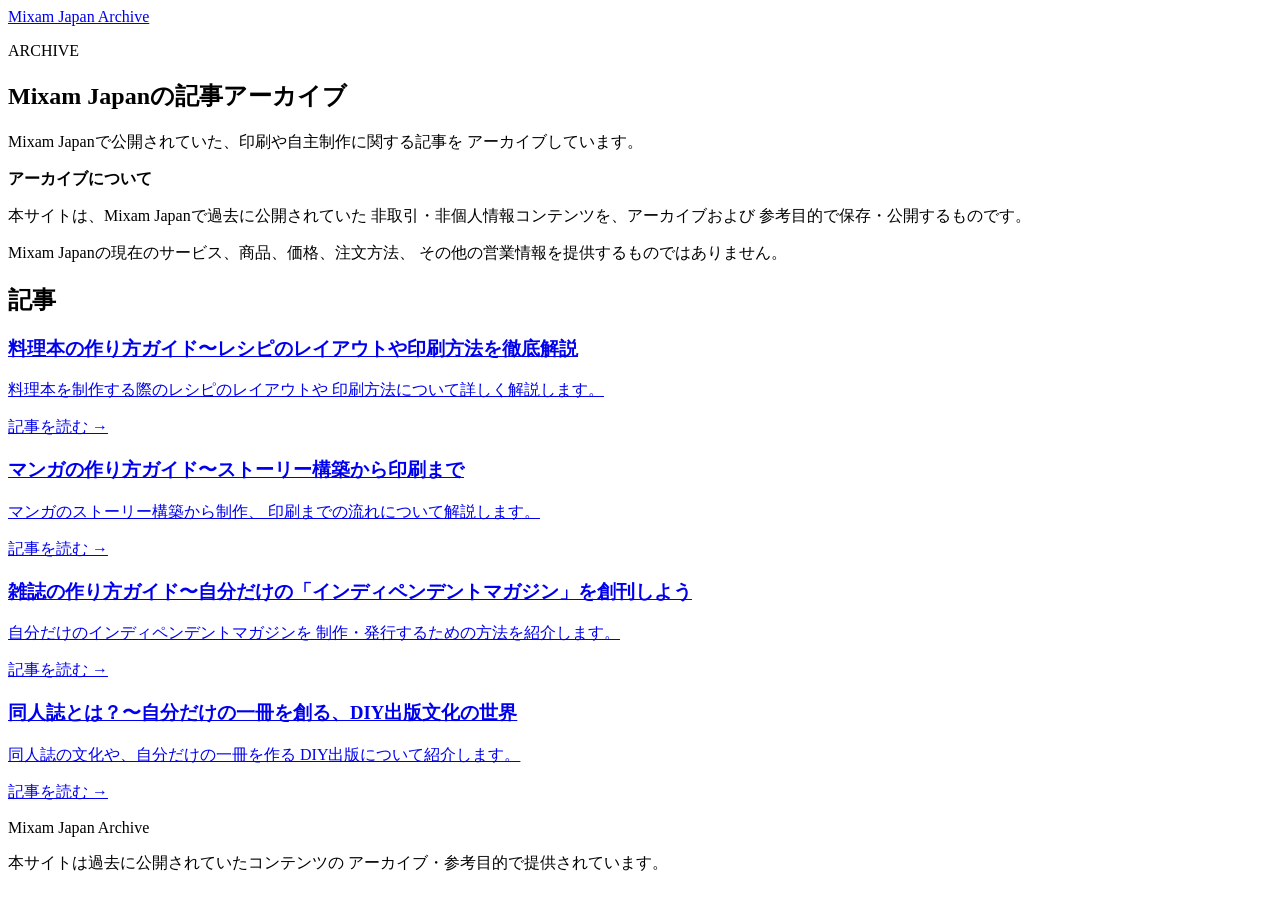
==== index.html @ 7743600e "Create index.html for Mixam Japan Archive This HTML file serves as the main structure for the Mixam " ====
<!DOCTYPE html>
<html lang="ja">
<head>
    <meta charset="UTF-8">
    <meta name="viewport" content="width=device-width, initial-scale=1.0">

    <title>Mixam Japan Archive｜印刷・自主制作に関する記事</title>

    <meta
        name="description"
        content="Mixam Japanで公開されていた、料理本、マンガ、雑誌、同人誌などの制作や印刷に関する記事をアーカイブしています。"
    >

    <link rel="stylesheet" href="/css/style.css">
</head>

<body>

<header class="site-header">
    <div class="container">
        <a class="site-title" href="/">Mixam Japan Archive</a>
    </div>
</header>

<main>

    <section class="archive-intro">
        <div class="container">

            <p class="archive-label">ARCHIVE</p>

            <h1>Mixam Japanの記事アーカイブ</h1>

            <p class="archive-description">
                Mixam Japanで公開されていた、印刷や自主制作に関する記事を
                アーカイブしています。
            </p>

            <div class="archive-notice">
                <strong>アーカイブについて</strong>
                <p>
                    本サイトは、Mixam Japanで過去に公開されていた
                    非取引・非個人情報コンテンツを、アーカイブおよび
                    参考目的で保存・公開するものです。
                </p>
                <p>
                    Mixam Japanの現在のサービス、商品、価格、注文方法、
                    その他の営業情報を提供するものではありません。
                </p>
            </div>

        </div>
    </section>


    <section class="articles">
        <div class="container">

            <h2>記事</h2>

            <div class="article-list">

                <article class="article-card">
                    <a
                        href="/articles/ryori-hon-no-tsukurikata/"
                        class="article-card-link"
                    >
                        <h3>
                            料理本の作り方ガイド〜レシピのレイアウトや印刷方法を徹底解説
                        </h3>

                        <p>
                            料理本を制作する際のレシピのレイアウトや
                            印刷方法について詳しく解説します。
                        </p>

                        <span class="read-more">
                            記事を読む →
                        </span>
                    </a>
                </article>


                <article class="article-card">
                    <a
                        href="/articles/manga-no-tsukurikata/"
                        class="article-card-link"
                    >
                        <h3>
                            マンガの作り方ガイド〜ストーリー構築から印刷まで
                        </h3>

                        <p>
                            マンガのストーリー構築から制作、
                            印刷までの流れについて解説します。
                        </p>

                        <span class="read-more">
                            記事を読む →
                        </span>
                    </a>
                </article>


                <article class="article-card">
                    <a
                        href="/articles/independent-magazine/"
                        class="article-card-link"
                    >
                        <h3>
                            雑誌の作り方ガイド〜自分だけの「インディペンデントマガジン」を創刊しよう
                        </h3>

                        <p>
                            自分だけのインディペンデントマガジンを
                            制作・発行するための方法を紹介します。
                        </p>

                        <span class="read-more">
                            記事を読む →
                        </span>
                    </a>
                </article>


                <article class="article-card">
                    <a
                        href="/articles/dojinshi-toha/"
                        class="article-card-link"
                    >
                        <h3>
                            同人誌とは？〜自分だけの一冊を創る、DIY出版文化の世界
                        </h3>

                        <p>
                            同人誌の文化や、自分だけの一冊を作る
                            DIY出版について紹介します。
                        </p>

                        <span class="read-more">
                            記事を読む →
                        </span>
                    </a>
                </article>

            </div>

        </div>
    </section>

</main>


<footer class="site-footer">
    <div class="container">

        <p>
            Mixam Japan Archive
        </p>

        <p class="footer-note">
            本サイトは過去に公開されていたコンテンツの
            アーカイブ・参考目的で提供されています。
        </p>

    </div>
</footer>

</body>
</html>
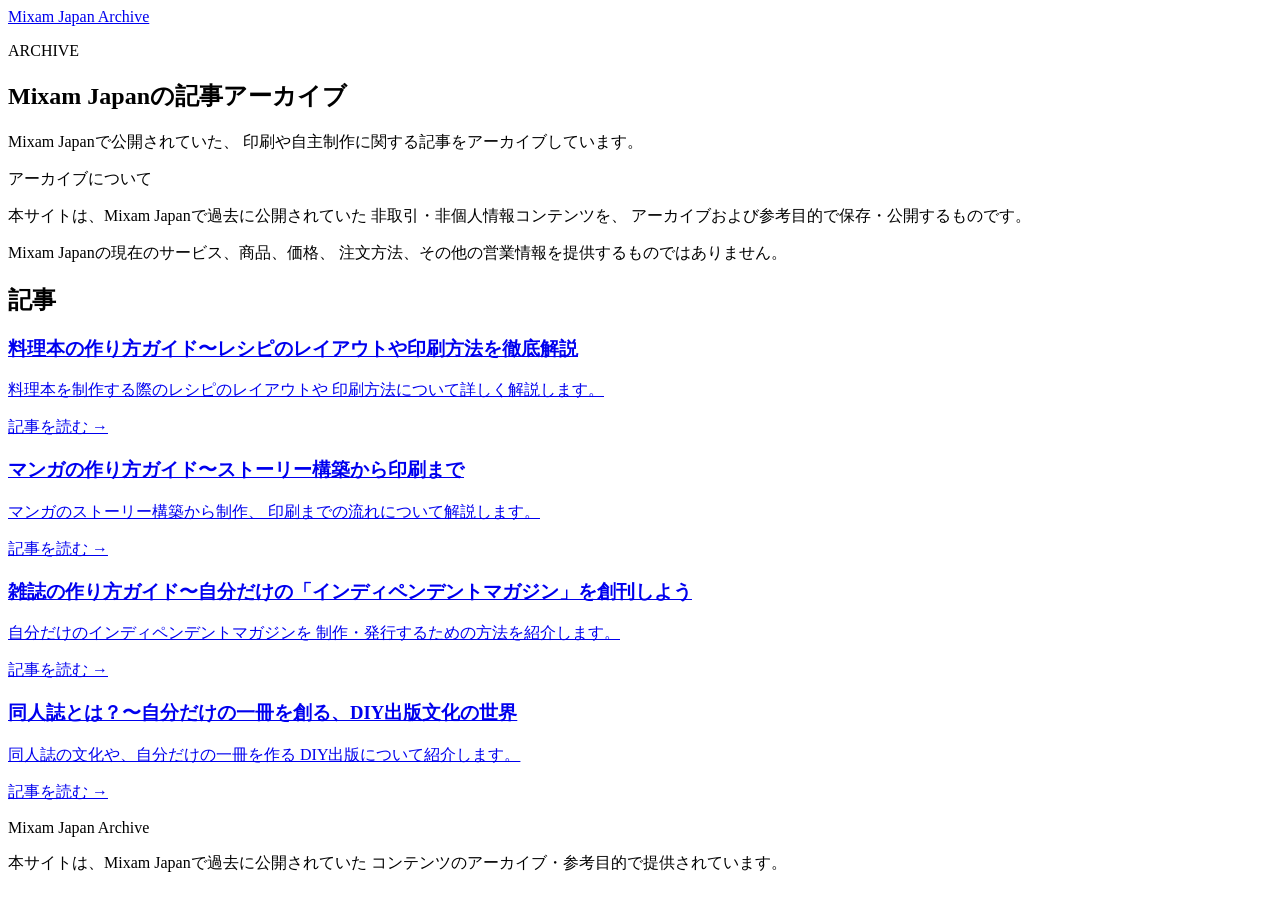
==== commit dae81093: "Update index.html" ====
--- a/index.html
+++ b/index.html
@@ -2,7 +2,11 @@
 <html lang="ja">
 <head>
     <meta charset="UTF-8">
-    <meta name="viewport" content="width=device-width, initial-scale=1.0">
+
+    <meta
+        name="viewport"
+        content="width=device-width, initial-scale=1.0"
+    >
 
     <title>Mixam Japan Archive｜印刷・自主制作に関する記事</title>
 
@@ -11,160 +15,231 @@
         content="Mixam Japanで公開されていた、料理本、マンガ、雑誌、同人誌などの制作や印刷に関する記事をアーカイブしています。"
     >
 
-    <link rel="stylesheet" href="/css/style.css">
+    <link rel="stylesheet" href="./css/style.css">
 </head>
 
 <body>
 
-<header class="site-header">
-    <div class="container">
-        <a class="site-title" href="/">Mixam Japan Archive</a>
-    </div>
-</header>
-
-<main>
-
-    <section class="archive-intro">
+    <header class="site-header">
+        <div class="container header-inner">
+
+            <a
+                class="site-title"
+                href="./"
+            >
+                Mixam Japan Archive
+            </a>
+
+        </div>
+    </header>
+
+
+    <main>
+
+        <!-- Archive introduction -->
+        <section class="archive-intro">
+
+            <div class="container">
+
+                <p class="archive-label">
+                    ARCHIVE
+                </p>
+
+                <h1>
+                    Mixam Japanの記事アーカイブ
+                </h1>
+
+                <p class="archive-description">
+                    Mixam Japanで公開されていた、
+                    印刷や自主制作に関する記事をアーカイブしています。
+                </p>
+
+                <div class="archive-notice">
+
+                    <p class="archive-notice-title">
+                        アーカイブについて
+                    </p>
+
+                    <p>
+                        本サイトは、Mixam Japanで過去に公開されていた
+                        非取引・非個人情報コンテンツを、
+                        アーカイブおよび参考目的で保存・公開するものです。
+                    </p>
+
+                    <p>
+                        Mixam Japanの現在のサービス、商品、価格、
+                        注文方法、その他の営業情報を提供するものではありません。
+                    </p>
+
+                </div>
+
+            </div>
+
+        </section>
+
+
+        <!-- Article list -->
+        <section class="articles">
+
+            <div class="container">
+
+                <h2>
+                    記事
+                </h2>
+
+                <div class="article-list">
+
+
+                    <!-- Article 1 -->
+                    <article class="article-card">
+
+                        <a
+                            href="./articles/ryori-hon-no-tsukurikata/"
+                            class="article-card-link"
+                        >
+
+                            <div class="article-card-content">
+
+                                <h3>
+                                    料理本の作り方ガイド〜レシピのレイアウトや印刷方法を徹底解説
+                                </h3>
+
+                                <p>
+                                    料理本を制作する際のレシピのレイアウトや
+                                    印刷方法について詳しく解説します。
+                                </p>
+
+                                <span class="read-more">
+                                    記事を読む
+                                    <span aria-hidden="true">→</span>
+                                </span>
+
+                            </div>
+
+                        </a>
+
+                    </article>
+
+
+                    <!-- Article 2 -->
+                    <article class="article-card">
+
+                        <a
+                            href="./articles/manga-no-tsukurikata/"
+                            class="article-card-link"
+                        >
+
+                            <div class="article-card-content">
+
+                                <h3>
+                                    マンガの作り方ガイド〜ストーリー構築から印刷まで
+                                </h3>
+
+                                <p>
+                                    マンガのストーリー構築から制作、
+                                    印刷までの流れについて解説します。
+                                </p>
+
+                                <span class="read-more">
+                                    記事を読む
+                                    <span aria-hidden="true">→</span>
+                                </span>
+
+                            </div>
+
+                        </a>
+
+                    </article>
+
+
+                    <!-- Article 3 -->
+                    <article class="article-card">
+
+                        <a
+                            href="./articles/independent-magazine/"
+                            class="article-card-link"
+                        >
+
+                            <div class="article-card-content">
+
+                                <h3>
+                                    雑誌の作り方ガイド〜自分だけの「インディペンデントマガジン」を創刊しよう
+                                </h3>
+
+                                <p>
+                                    自分だけのインディペンデントマガジンを
+                                    制作・発行するための方法を紹介します。
+                                </p>
+
+                                <span class="read-more">
+                                    記事を読む
+                                    <span aria-hidden="true">→</span>
+                                </span>
+
+                            </div>
+
+                        </a>
+
+                    </article>
+
+
+                    <!-- Article 4 -->
+                    <article class="article-card">
+
+                        <a
+                            href="./articles/dojinshi-toha/"
+                            class="article-card-link"
+                        >
+
+                            <div class="article-card-content">
+
+                                <h3>
+                                    同人誌とは？〜自分だけの一冊を創る、DIY出版文化の世界
+                                </h3>
+
+                                <p>
+                                    同人誌の文化や、自分だけの一冊を作る
+                                    DIY出版について紹介します。
+                                </p>
+
+                                <span class="read-more">
+                                    記事を読む
+                                    <span aria-hidden="true">→</span>
+                                </span>
+
+                            </div>
+
+                        </a>
+
+                    </article>
+
+
+                </div>
+
+            </div>
+
+        </section>
+
+    </main>
+
+
+    <footer class="site-footer">
+
         <div class="container">
 
-            <p class="archive-label">ARCHIVE</p>
-
-            <h1>Mixam Japanの記事アーカイブ</h1>
-
-            <p class="archive-description">
-                Mixam Japanで公開されていた、印刷や自主制作に関する記事を
-                アーカイブしています。
+            <p class="footer-title">
+                Mixam Japan Archive
             </p>
 
-            <div class="archive-notice">
-                <strong>アーカイブについて</strong>
-                <p>
-                    本サイトは、Mixam Japanで過去に公開されていた
-                    非取引・非個人情報コンテンツを、アーカイブおよび
-                    参考目的で保存・公開するものです。
-                </p>
-                <p>
-                    Mixam Japanの現在のサービス、商品、価格、注文方法、
-                    その他の営業情報を提供するものではありません。
-                </p>
-            </div>
+            <p class="footer-note">
+                本サイトは、Mixam Japanで過去に公開されていた
+                コンテンツのアーカイブ・参考目的で提供されています。
+            </p>
 
         </div>
-    </section>
-
-
-    <section class="articles">
-        <div class="container">
-
-            <h2>記事</h2>
-
-            <div class="article-list">
-
-                <article class="article-card">
-                    <a
-                        href="/articles/ryori-hon-no-tsukurikata/"
-                        class="article-card-link"
-                    >
-                        <h3>
-                            料理本の作り方ガイド〜レシピのレイアウトや印刷方法を徹底解説
-                        </h3>
-
-                        <p>
-                            料理本を制作する際のレシピのレイアウトや
-                            印刷方法について詳しく解説します。
-                        </p>
-
-                        <span class="read-more">
-                            記事を読む →
-                        </span>
-                    </a>
-                </article>
-
-
-                <article class="article-card">
-                    <a
-                        href="/articles/manga-no-tsukurikata/"
-                        class="article-card-link"
-                    >
-                        <h3>
-                            マンガの作り方ガイド〜ストーリー構築から印刷まで
-                        </h3>
-
-                        <p>
-                            マンガのストーリー構築から制作、
-                            印刷までの流れについて解説します。
-                        </p>
-
-                        <span class="read-more">
-                            記事を読む →
-                        </span>
-                    </a>
-                </article>
-
-
-                <article class="article-card">
-                    <a
-                        href="/articles/independent-magazine/"
-                        class="article-card-link"
-                    >
-                        <h3>
-                            雑誌の作り方ガイド〜自分だけの「インディペンデントマガジン」を創刊しよう
-                        </h3>
-
-                        <p>
-                            自分だけのインディペンデントマガジンを
-                            制作・発行するための方法を紹介します。
-                        </p>
-
-                        <span class="read-more">
-                            記事を読む →
-                        </span>
-                    </a>
-                </article>
-
-
-                <article class="article-card">
-                    <a
-                        href="/articles/dojinshi-toha/"
-                        class="article-card-link"
-                    >
-                        <h3>
-                            同人誌とは？〜自分だけの一冊を創る、DIY出版文化の世界
-                        </h3>
-
-                        <p>
-                            同人誌の文化や、自分だけの一冊を作る
-                            DIY出版について紹介します。
-                        </p>
-
-                        <span class="read-more">
-                            記事を読む →
-                        </span>
-                    </a>
-                </article>
-
-            </div>
-
-        </div>
-    </section>
-
-</main>
-
-
-<footer class="site-footer">
-    <div class="container">
-
-        <p>
-            Mixam Japan Archive
-        </p>
-
-        <p class="footer-note">
-            本サイトは過去に公開されていたコンテンツの
-            アーカイブ・参考目的で提供されています。
-        </p>
-
-    </div>
-</footer>
+
+    </footer>
+
 
 </body>
 </html>
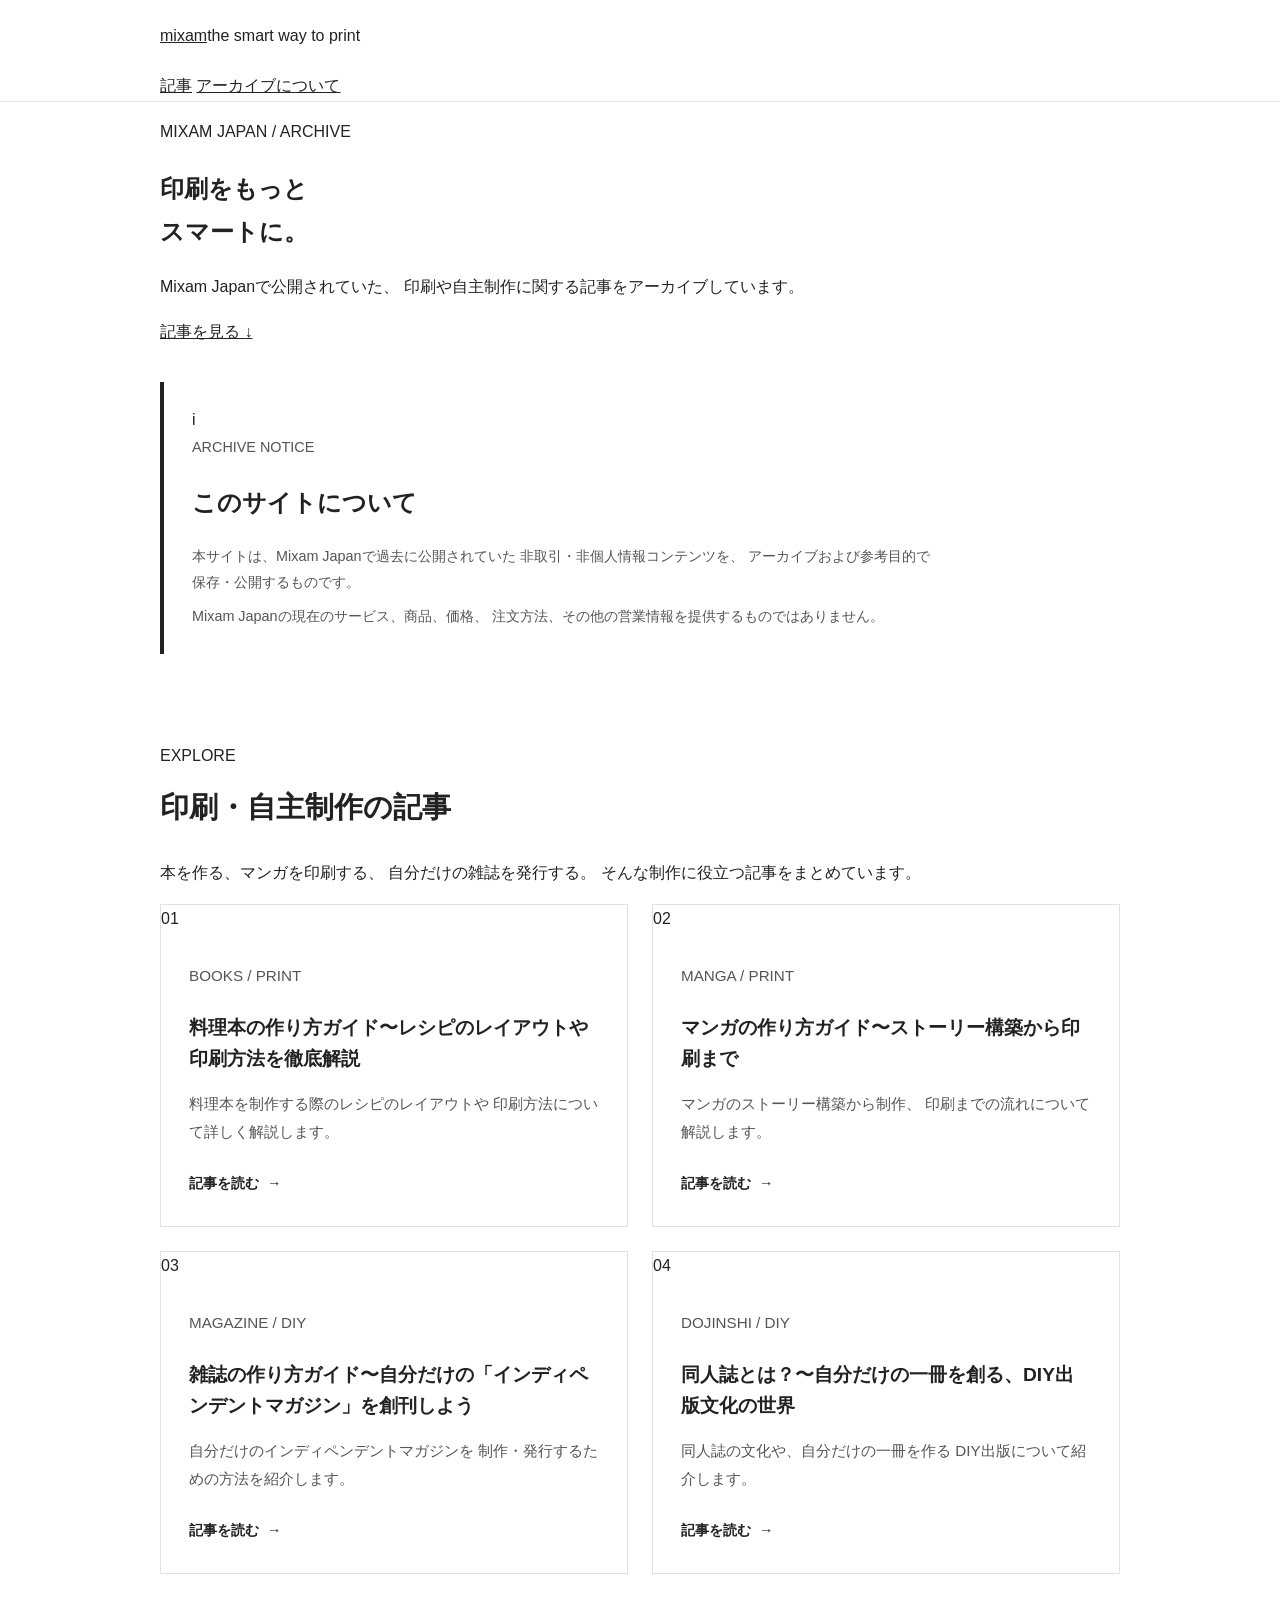
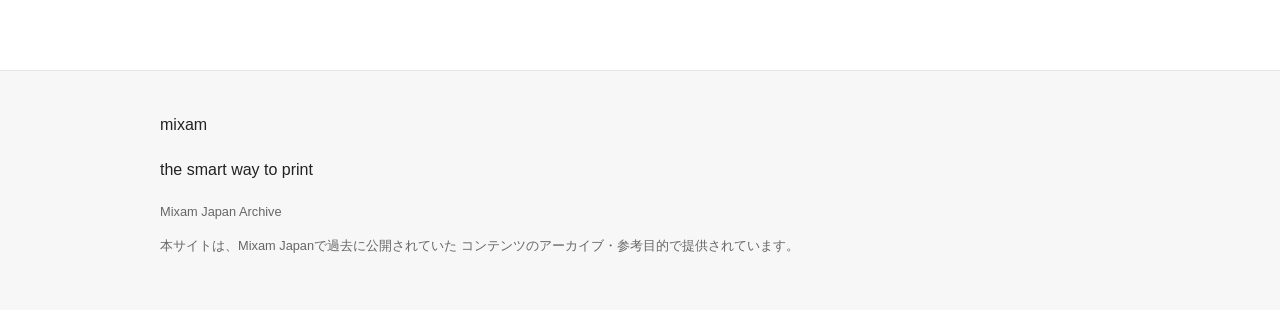
==== commit 9b216360: "Revamp header, hero, and footer sections Updated header and footer sections with new branding and na" ====
--- a/index.html
+++ b/index.html
@@ -20,77 +20,167 @@
 
 <body>
 
+    <!-- =====================================================
+         HEADER
+         ===================================================== -->
+
     <header class="site-header">
-        <div class="container header-inner">
-
-            <a
-                class="site-title"
-                href="./"
-            >
-                Mixam Japan Archive
-            </a>
+
+        <div class="header-main">
+
+            <div class="container header-inner">
+
+                <a class="mixam-logo" href="./" aria-label="Mixam Japan Archive">
+                    <span class="logo-mix">mix</span><span class="logo-am">am</span>
+                </a>
+
+                <div class="header-tagline">
+                    the smart way to print
+                </div>
+
+            </div>
 
         </div>
+
+        <nav class="site-nav" aria-label="メインナビゲーション">
+
+            <div class="container nav-inner">
+
+                <a href="#articles">記事</a>
+                <a href="#archive-notice">アーカイブについて</a>
+
+            </div>
+
+        </nav>
+
     </header>
 
 
     <main>
 
-        <!-- Archive introduction -->
-        <section class="archive-intro">
+        <!-- =================================================
+             HERO
+             ================================================= -->
+
+        <section class="hero">
+
+            <div class="container hero-inner">
+
+                <div class="hero-copy">
+
+                    <p class="eyebrow">
+                        MIXAM JAPAN / ARCHIVE
+                    </p>
+
+                    <h1>
+                        印刷をもっと<br>
+                        <span>スマートに。</span>
+                    </h1>
+
+                    <p class="hero-description">
+                        Mixam Japanで公開されていた、
+                        印刷や自主制作に関する記事をアーカイブしています。
+                    </p>
+
+                    <a class="hero-button" href="#articles">
+                        記事を見る
+                        <span aria-hidden="true">↓</span>
+                    </a>
+
+                </div>
+
+                <div class="hero-shape" aria-hidden="true">
+
+                    <div class="shape-card shape-card-one"></div>
+                    <div class="shape-card shape-card-two"></div>
+                    <div class="shape-circle"></div>
+                    <div class="shape-line"></div>
+
+                </div>
+
+            </div>
+
+        </section>
+
+
+        <!-- =================================================
+             ARCHIVE NOTICE
+             ================================================= -->
+
+        <section class="archive-notice-section" id="archive-notice">
 
             <div class="container">
 
-                <p class="archive-label">
-                    ARCHIVE
-                </p>
-
-                <h1>
-                    Mixam Japanの記事アーカイブ
-                </h1>
-
-                <p class="archive-description">
-                    Mixam Japanで公開されていた、
-                    印刷や自主制作に関する記事をアーカイブしています。
-                </p>
-
                 <div class="archive-notice">
 
-                    <p class="archive-notice-title">
-                        アーカイブについて
+                    <div class="notice-icon" aria-hidden="true">
+                        i
+                    </div>
+
+                    <div class="notice-content">
+
+                        <p class="notice-label">
+                            ARCHIVE NOTICE
+                        </p>
+
+                        <h2>
+                            このサイトについて
+                        </h2>
+
+                        <p>
+                            本サイトは、Mixam Japanで過去に公開されていた
+                            非取引・非個人情報コンテンツを、
+                            アーカイブおよび参考目的で保存・公開するものです。
+                        </p>
+
+                        <p>
+                            Mixam Japanの現在のサービス、商品、価格、
+                            注文方法、その他の営業情報を提供するものではありません。
+                        </p>
+
+                    </div>
+
+                </div>
+
+            </div>
+
+        </section>
+
+
+        <!-- =================================================
+             ARTICLES
+             ================================================= -->
+
+        <section class="articles" id="articles">
+
+            <div class="container">
+
+                <div class="section-heading">
+
+                    <div>
+                        <p class="section-label">
+                            EXPLORE
+                        </p>
+
+                        <h2>
+                            印刷・自主制作の記事
+                        </h2>
+                    </div>
+
+                    <p class="section-introduction">
+                        本を作る、マンガを印刷する、
+                        自分だけの雑誌を発行する。
+                        そんな制作に役立つ記事をまとめています。
                     </p>
 
-                    <p>
-                        本サイトは、Mixam Japanで過去に公開されていた
-                        非取引・非個人情報コンテンツを、
-                        アーカイブおよび参考目的で保存・公開するものです。
-                    </p>
-
-                    <p>
-                        Mixam Japanの現在のサービス、商品、価格、
-                        注文方法、その他の営業情報を提供するものではありません。
-                    </p>
-
-                </div>
-
-            </div>
-
-        </section>
-
-
-        <!-- Article list -->
-        <section class="articles">
-
-            <div class="container">
-
-                <h2>
-                    記事
-                </h2>
+                </div>
+
 
                 <div class="article-list">
 
 
                     <!-- Article 1 -->
+
                     <article class="article-card">
 
                         <a
@@ -98,13 +188,21 @@
                             class="article-card-link"
                         >
 
+                            <div class="article-card-visual visual-yellow">
+                                <span>01</span>
+                            </div>
+
                             <div class="article-card-content">
+
+                                <p class="article-category">
+                                    BOOKS / PRINT
+                                </p>
 
                                 <h3>
                                     料理本の作り方ガイド〜レシピのレイアウトや印刷方法を徹底解説
                                 </h3>
 
-                                <p>
+                                <p class="article-description">
                                     料理本を制作する際のレシピのレイアウトや
                                     印刷方法について詳しく解説します。
                                 </p>
@@ -122,6 +220,7 @@
 
 
                     <!-- Article 2 -->
+
                     <article class="article-card">
 
                         <a
@@ -129,13 +228,21 @@
                             class="article-card-link"
                         >
 
+                            <div class="article-card-visual visual-teal">
+                                <span>02</span>
+                            </div>
+
                             <div class="article-card-content">
+
+                                <p class="article-category">
+                                    MANGA / PRINT
+                                </p>
 
                                 <h3>
                                     マンガの作り方ガイド〜ストーリー構築から印刷まで
                                 </h3>
 
-                                <p>
+                                <p class="article-description">
                                     マンガのストーリー構築から制作、
                                     印刷までの流れについて解説します。
                                 </p>
@@ -153,6 +260,7 @@
 
 
                     <!-- Article 3 -->
+
                     <article class="article-card">
 
                         <a
@@ -160,13 +268,21 @@
                             class="article-card-link"
                         >
 
+                            <div class="article-card-visual visual-blue">
+                                <span>03</span>
+                            </div>
+
                             <div class="article-card-content">
+
+                                <p class="article-category">
+                                    MAGAZINE / DIY
+                                </p>
 
                                 <h3>
                                     雑誌の作り方ガイド〜自分だけの「インディペンデントマガジン」を創刊しよう
                                 </h3>
 
-                                <p>
+                                <p class="article-description">
                                     自分だけのインディペンデントマガジンを
                                     制作・発行するための方法を紹介します。
                                 </p>
@@ -184,6 +300,7 @@
 
 
                     <!-- Article 4 -->
+
                     <article class="article-card">
 
                         <a
@@ -191,13 +308,21 @@
                             class="article-card-link"
                         >
 
+                            <div class="article-card-visual visual-coral">
+                                <span>04</span>
+                            </div>
+
                             <div class="article-card-content">
+
+                                <p class="article-category">
+                                    DOJINSHI / DIY
+                                </p>
 
                                 <h3>
                                     同人誌とは？〜自分だけの一冊を創る、DIY出版文化の世界
                                 </h3>
 
-                                <p>
+                                <p class="article-description">
                                     同人誌の文化や、自分だけの一冊を作る
                                     DIY出版について紹介します。
                                 </p>
@@ -213,7 +338,6 @@
 
                     </article>
 
-
                 </div>
 
             </div>
@@ -223,23 +347,42 @@
     </main>
 
 
+    <!-- =====================================================
+         FOOTER
+         ===================================================== -->
+
     <footer class="site-footer">
 
-        <div class="container">
-
-            <p class="footer-title">
-                Mixam Japan Archive
-            </p>
-
-            <p class="footer-note">
-                本サイトは、Mixam Japanで過去に公開されていた
-                コンテンツのアーカイブ・参考目的で提供されています。
-            </p>
+        <div class="container footer-inner">
+
+            <div class="footer-brand">
+
+                <div class="mixam-logo footer-logo">
+                    <span class="logo-mix">mix</span><span class="logo-am">am</span>
+                </div>
+
+                <p>
+                    the smart way to print
+                </p>
+
+            </div>
+
+            <div class="footer-note">
+
+                <p>
+                    Mixam Japan Archive
+                </p>
+
+                <p>
+                    本サイトは、Mixam Japanで過去に公開されていた
+                    コンテンツのアーカイブ・参考目的で提供されています。
+                </p>
+
+            </div>
 
         </div>
 
     </footer>
-
 
 </body>
 </html>
--- a/css/style.css
+++ b/css/style.css
@@ -0,0 +1,602 @@
+/* =========================================================
+   Mixam Japan Archive
+   Main stylesheet
+   ========================================================= */
+
+
+/* ---------------------------------------------------------
+   Base
+   --------------------------------------------------------- */
+
+* {
+    box-sizing: border-box;
+}
+
+html {
+    font-size: 16px;
+    scroll-behavior: smooth;
+}
+
+body {
+    margin: 0;
+    padding: 0;
+
+    background-color: #ffffff;
+    color: #222222;
+
+    font-family:
+        -apple-system,
+        BlinkMacSystemFont,
+        "Helvetica Neue",
+        "Hiragino Kaku Gothic ProN",
+        "Hiragino Sans",
+        "Yu Gothic",
+        YuGothic,
+        Meiryo,
+        sans-serif;
+
+    font-size: 16px;
+    line-height: 1.8;
+}
+
+img {
+    display: block;
+    max-width: 100%;
+    height: auto;
+}
+
+a {
+    color: inherit;
+}
+
+button,
+input,
+textarea,
+select {
+    font: inherit;
+}
+
+
+/* ---------------------------------------------------------
+   Layout
+   --------------------------------------------------------- */
+
+.container {
+    width: calc(100% - 40px);
+    max-width: 960px;
+
+    margin-right: auto;
+    margin-left: auto;
+}
+
+
+/* ---------------------------------------------------------
+   Header
+   --------------------------------------------------------- */
+
+.site-header {
+    background-color: #ffffff;
+    border-bottom: 1px solid #e5e5e5;
+}
+
+.header-inner {
+    min-height: 72px;
+
+    display: flex;
+    align-items: center;
+}
+
+.site-title {
+    color: #222222;
+
+    font-size: 1.05rem;
+    font-weight: 700;
+
+    line-height: 1.4;
+
+    text-decoration: none;
+}
+
+.site-title:hover {
+    text-decoration: underline;
+    text-underline-offset: 3px;
+}
+
+
+/* ---------------------------------------------------------
+   Archive introduction
+   --------------------------------------------------------- */
+
+.archive-intro {
+    padding-top: 72px;
+    padding-bottom: 64px;
+
+    background-color: #f7f7f7;
+}
+
+.archive-label {
+    margin: 0 0 12px;
+
+    color: #666666;
+
+    font-size: 0.75rem;
+    font-weight: 700;
+
+    letter-spacing: 0.14em;
+    line-height: 1.4;
+}
+
+.archive-intro h1 {
+    max-width: 800px;
+
+    margin: 0 0 24px;
+
+    color: #222222;
+
+    font-size: clamp(2rem, 5vw, 3.2rem);
+    font-weight: 700;
+
+    line-height: 1.35;
+}
+
+.archive-description {
+    max-width: 720px;
+
+    margin: 0;
+
+    color: #444444;
+
+    font-size: 1.05rem;
+    line-height: 1.9;
+}
+
+
+/* ---------------------------------------------------------
+   Archive notice
+   --------------------------------------------------------- */
+
+.archive-notice {
+    max-width: 800px;
+
+    margin-top: 36px;
+    padding: 24px 28px;
+
+    background-color: #ffffff;
+
+    border-left: 4px solid #222222;
+}
+
+.archive-notice p {
+    margin: 8px 0 0;
+
+    color: #555555;
+
+    font-size: 0.9rem;
+    line-height: 1.8;
+}
+
+.archive-notice p:first-child {
+    margin-top: 0;
+}
+
+.archive-notice-title {
+    color: #222222 !important;
+
+    font-size: 0.95rem !important;
+    font-weight: 700;
+}
+
+
+/* ---------------------------------------------------------
+   Articles section
+   --------------------------------------------------------- */
+
+.articles {
+    padding-top: 72px;
+    padding-bottom: 96px;
+
+    background-color: #ffffff;
+}
+
+.articles h2 {
+    margin: 0 0 32px;
+
+    color: #222222;
+
+    font-size: 1.8rem;
+    font-weight: 700;
+
+    line-height: 1.4;
+}
+
+
+/* ---------------------------------------------------------
+   Article cards
+   --------------------------------------------------------- */
+
+.article-list {
+    display: grid;
+
+    grid-template-columns:
+        repeat(2, minmax(0, 1fr));
+
+    gap: 24px;
+}
+
+.article-card {
+    margin: 0;
+    padding: 0;
+
+    background-color: #ffffff;
+
+    border: 1px solid #e2e2e2;
+
+    transition:
+        border-color 0.15s ease,
+        box-shadow 0.15s ease;
+}
+
+.article-card:hover {
+    border-color: #bdbdbd;
+
+    box-shadow:
+        0 4px 16px rgba(0, 0, 0, 0.06);
+}
+
+.article-card-link {
+    display: block;
+
+    height: 100%;
+
+    color: inherit;
+
+    text-decoration: none;
+}
+
+.article-card-link:focus-visible {
+    outline: 3px solid #222222;
+    outline-offset: 3px;
+}
+
+.article-card-content {
+    height: 100%;
+
+    padding: 28px;
+}
+
+.article-card h3 {
+    margin: 0 0 16px;
+
+    color: #222222;
+
+    font-size: 1.2rem;
+    font-weight: 700;
+
+    line-height: 1.6;
+}
+
+.article-card p {
+    margin: 0 0 24px;
+
+    color: #555555;
+
+    font-size: 0.95rem;
+
+    line-height: 1.8;
+}
+
+.read-more {
+    display: inline-block;
+
+    color: #222222;
+
+    font-size: 0.9rem;
+    font-weight: 700;
+
+    line-height: 1.5;
+}
+
+.read-more span {
+    display: inline-block;
+
+    margin-left: 4px;
+
+    transition: transform 0.15s ease;
+}
+
+.article-card:hover .read-more span {
+    transform: translateX(3px);
+}
+
+
+/* ---------------------------------------------------------
+   Article pages
+   --------------------------------------------------------- */
+
+.article-page {
+    padding-top: 64px;
+    padding-bottom: 96px;
+}
+
+.article-header {
+    max-width: 760px;
+
+    margin-right: auto;
+    margin-bottom: 40px;
+    margin-left: auto;
+}
+
+.article-header h1 {
+    margin: 0 0 20px;
+
+    color: #222222;
+
+    font-size: clamp(1.9rem, 4vw, 2.8rem);
+    font-weight: 700;
+
+    line-height: 1.5;
+}
+
+.article-meta {
+    margin: 0;
+
+    color: #666666;
+
+    font-size: 0.9rem;
+    line-height: 1.7;
+}
+
+
+/* ---------------------------------------------------------
+   Article content
+   --------------------------------------------------------- */
+
+.article-content {
+    max-width: 760px;
+
+    margin-right: auto;
+    margin-left: auto;
+}
+
+.article-content p {
+    margin-top: 0;
+    margin-bottom: 24px;
+}
+
+.article-content h2 {
+    margin-top: 56px;
+    margin-bottom: 20px;
+
+    color: #222222;
+
+    font-size: 1.65rem;
+    font-weight: 700;
+
+    line-height: 1.5;
+}
+
+.article-content h3 {
+    margin-top: 40px;
+    margin-bottom: 16px;
+
+    color: #222222;
+
+    font-size: 1.3rem;
+    font-weight: 700;
+
+    line-height: 1.6;
+}
+
+.article-content ul,
+.article-content ol {
+    margin-top: 0;
+    margin-bottom: 28px;
+
+    padding-left: 1.8em;
+}
+
+.article-content li {
+    margin-bottom: 8px;
+}
+
+.article-content img {
+    display: block;
+
+    max-width: 100%;
+    height: auto;
+
+    margin-top: 32px;
+    margin-right: auto;
+    margin-bottom: 32px;
+    margin-left: auto;
+}
+
+.article-content figure {
+    margin: 40px 0;
+}
+
+.article-content figcaption {
+    margin-top: 8px;
+
+    color: #666666;
+
+    font-size: 0.85rem;
+    line-height: 1.6;
+
+    text-align: center;
+}
+
+.article-content blockquote {
+    margin: 32px 0;
+    padding: 20px 24px;
+
+    background-color: #f7f7f7;
+
+    border-left: 4px solid #cccccc;
+}
+
+.article-content a {
+    color: #222222;
+
+    text-decoration: underline;
+    text-decoration-thickness: 1px;
+    text-underline-offset: 3px;
+}
+
+
+/* ---------------------------------------------------------
+   Back to archive
+   --------------------------------------------------------- */
+
+.back-to-archive {
+    max-width: 760px;
+
+    margin-right: auto;
+    margin-bottom: 40px;
+    margin-left: auto;
+}
+
+.back-to-archive a {
+    color: #444444;
+
+    font-size: 0.9rem;
+
+    text-decoration: none;
+}
+
+.back-to-archive a:hover {
+    text-decoration: underline;
+    text-underline-offset: 3px;
+}
+
+
+/* ---------------------------------------------------------
+   Footer
+   --------------------------------------------------------- */
+
+.site-footer {
+    padding-top: 40px;
+    padding-bottom: 40px;
+
+    background-color: #f7f7f7;
+
+    border-top: 1px solid #e5e5e5;
+}
+
+.footer-title {
+    margin: 0;
+
+    color: #222222;
+
+    font-size: 0.95rem;
+    font-weight: 700;
+
+    line-height: 1.5;
+}
+
+.footer-note {
+    max-width: 700px;
+
+    margin: 8px 0 0;
+
+    color: #666666;
+
+    font-size: 0.8rem;
+
+    line-height: 1.7;
+}
+
+
+/* ---------------------------------------------------------
+   Responsive: Tablet / Mobile
+   --------------------------------------------------------- */
+
+@media (max-width: 700px) {
+
+    .container {
+        width: calc(100% - 28px);
+    }
+
+    .archive-intro {
+        padding-top: 48px;
+        padding-bottom: 48px;
+    }
+
+    .archive-intro h1 {
+        font-size: 2rem;
+    }
+
+    .archive-description {
+        font-size: 1rem;
+    }
+
+    .archive-notice {
+        padding: 20px;
+    }
+
+    .articles {
+        padding-top: 48px;
+        padding-bottom: 64px;
+    }
+
+    .article-list {
+        grid-template-columns: 1fr;
+
+        gap: 16px;
+    }
+
+    .article-card-content {
+        padding: 24px;
+    }
+
+    .article-card h3 {
+        font-size: 1.1rem;
+    }
+
+    .article-page {
+        padding-top: 48px;
+        padding-bottom: 72px;
+    }
+
+    .article-header h1 {
+        font-size: 1.9rem;
+    }
+
+    .article-content h2 {
+        margin-top: 44px;
+
+        font-size: 1.5rem;
+    }
+
+    .article-content h3 {
+        margin-top: 36px;
+
+        font-size: 1.2rem;
+    }
+
+}
+
+
+/* ---------------------------------------------------------
+   Responsive: Small mobile
+   --------------------------------------------------------- */
+
+@media (max-width: 400px) {
+
+    .container {
+        width: calc(100% - 24px);
+    }
+
+    .archive-intro h1 {
+        font-size: 1.75rem;
+    }
+
+    .article-card-content {
+        padding: 20px;
+    }
+
+    .article-header h1 {
+        font-size: 1.7rem;
+    }
+
+}
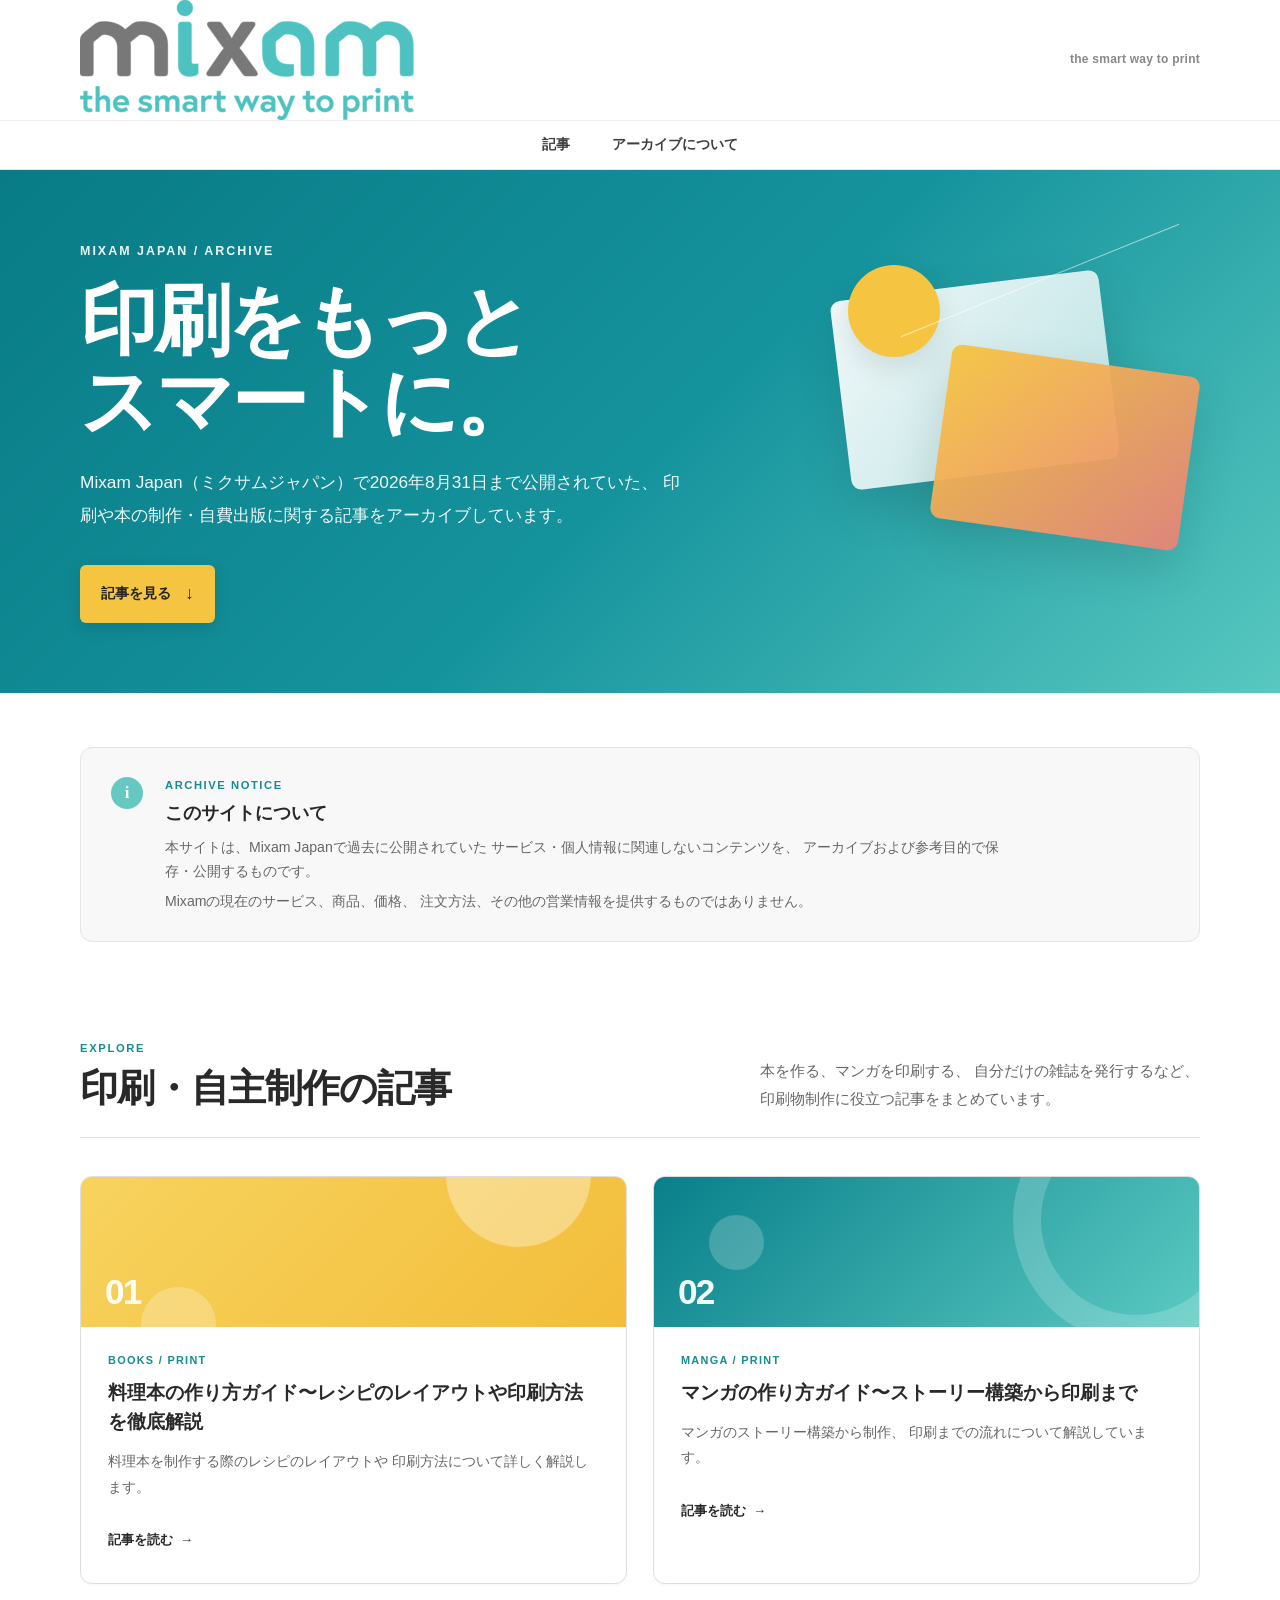
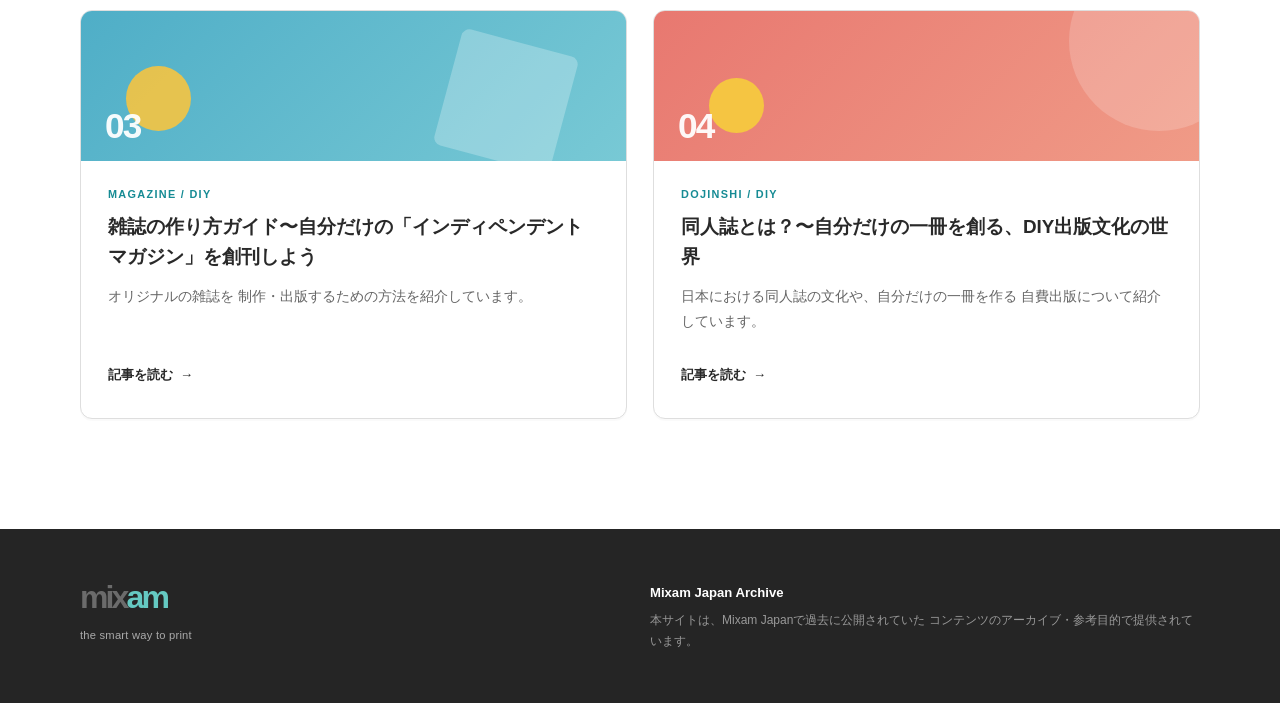
==== commit 0c750407: "Refine text content in index.html for clarity Updated various text elements in index.html to include" ====
--- a/index.html
+++ b/index.html
@@ -8,11 +8,11 @@
         content="width=device-width, initial-scale=1.0"
     >
 
-    <title>Mixam Japan Archive｜印刷・自主制作に関する記事</title>
+    <title>Mixam Japanアーカイブ｜印刷・自主制作に関する記事</title>
 
     <meta
         name="description"
-        content="Mixam Japanで公開されていた、料理本、マンガ、雑誌、同人誌などの制作や印刷に関する記事をアーカイブしています。"
+        content="Mixam Japan（ミクサムジャパン）で公開されていた、料理本、マンガ、雑誌、同人誌などの制作や印刷に関する記事をアーカイブしています。"
     >
 
     <link rel="stylesheet" href="./css/style.css">
@@ -31,8 +31,8 @@
             <div class="container header-inner">
 
                 <a class="mixam-logo" href="./" aria-label="Mixam Japan Archive">
-                    <span class="logo-mix">mix</span><span class="logo-am">am</span>
-                </a>
+    <img src="./images/mixam-logo.png" alt="Mixam">
+</a>
 
                 <div class="header-tagline">
                     the smart way to print
@@ -78,8 +78,8 @@
                     </h1>
 
                     <p class="hero-description">
-                        Mixam Japanで公開されていた、
-                        印刷や自主制作に関する記事をアーカイブしています。
+                        Mixam Japan（ミクサムジャパン）で2026年8月31日まで公開されていた、
+                        印刷や本の制作・自費出版に関する記事をアーカイブしています。
                     </p>
 
                     <a class="hero-button" href="#articles">
@@ -129,12 +129,12 @@
 
                         <p>
                             本サイトは、Mixam Japanで過去に公開されていた
-                            非取引・非個人情報コンテンツを、
+                            サービス・個人情報に関連しないコンテンツを、
                             アーカイブおよび参考目的で保存・公開するものです。
                         </p>
 
                         <p>
-                            Mixam Japanの現在のサービス、商品、価格、
+                            Mixamの現在のサービス、商品、価格、
                             注文方法、その他の営業情報を提供するものではありません。
                         </p>
 
@@ -169,8 +169,8 @@
 
                     <p class="section-introduction">
                         本を作る、マンガを印刷する、
-                        自分だけの雑誌を発行する。
-                        そんな制作に役立つ記事をまとめています。
+                        自分だけの雑誌を発行するなど、
+                        印刷物制作に役立つ記事をまとめています。
                     </p>
 
                 </div>
@@ -244,7 +244,7 @@
 
                                 <p class="article-description">
                                     マンガのストーリー構築から制作、
-                                    印刷までの流れについて解説します。
+                                    印刷までの流れについて解説しています。
                                 </p>
 
                                 <span class="read-more">
@@ -283,8 +283,8 @@
                                 </h3>
 
                                 <p class="article-description">
-                                    自分だけのインディペンデントマガジンを
-                                    制作・発行するための方法を紹介します。
+                                    オリジナルの雑誌を
+                                    制作・出版するための方法を紹介しています。
                                 </p>
 
                                 <span class="read-more">
@@ -323,8 +323,8 @@
                                 </h3>
 
                                 <p class="article-description">
-                                    同人誌の文化や、自分だけの一冊を作る
-                                    DIY出版について紹介します。
+                                    日本における同人誌の文化や、自分だけの一冊を作る
+                                    自費出版について紹介しています。
                                 </p>
 
                                 <span class="read-more">
--- a/css/style.css
+++ b/css/style.css
@@ -1,19 +1,56 @@
 /* =========================================================
    Mixam Japan Archive
-   Main stylesheet
+   Mixam-inspired visual system
    ========================================================= */
 
 
-/* ---------------------------------------------------------
-   Base
-   --------------------------------------------------------- */
+/* =========================================================
+   DESIGN TOKENS
+   ========================================================= */
+
+:root {
+
+    --mixam-teal: #65c9c2;
+    --mixam-teal-dark: #168b94;
+    --mixam-teal-deep: #087b86;
+
+    --mixam-yellow: #f5c542;
+    --mixam-blue: #5bb8d0;
+    --mixam-coral: #ef8076;
+
+    --text: #292929;
+    --text-soft: #666666;
+    --text-light: #888888;
+
+    --background: #ffffff;
+    --background-soft: #f5f6f5;
+    --background-dark: #222222;
+
+    --border: #dedede;
+
+    --container: 1120px;
+
+    --radius: 12px;
+    --radius-small: 7px;
+
+    --shadow:
+        0 8px 30px rgba(0, 0, 0, 0.08);
+
+    --shadow-hover:
+        0 16px 42px rgba(0, 0, 0, 0.13);
+
+}
+
+
+/* =========================================================
+   BASE
+   ========================================================= */
 
 * {
     box-sizing: border-box;
 }
 
 html {
-    font-size: 16px;
     scroll-behavior: smooth;
 }
 
@@ -21,8 +58,8 @@
     margin: 0;
     padding: 0;
 
-    background-color: #ffffff;
-    color: #222222;
+    background: var(--background);
+    color: var(--text);
 
     font-family:
         -apple-system,
@@ -37,6 +74,8 @@
 
     font-size: 16px;
     line-height: 1.8;
+
+    -webkit-font-smoothing: antialiased;
 }
 
 img {
@@ -57,162 +96,525 @@
 }
 
 
-/* ---------------------------------------------------------
-   Layout
-   --------------------------------------------------------- */
+/* =========================================================
+   CONTAINER
+   ========================================================= */
 
 .container {
-    width: calc(100% - 40px);
-    max-width: 960px;
-
+    width: calc(100% - 48px);
+    max-width: var(--container);
+
+    margin-left: auto;
     margin-right: auto;
-    margin-left: auto;
-}
-
-
-/* ---------------------------------------------------------
-   Header
-   --------------------------------------------------------- */
+}
+
+
+/* =========================================================
+   HEADER
+   ========================================================= */
 
 .site-header {
-    background-color: #ffffff;
-    border-bottom: 1px solid #e5e5e5;
+    position: relative;
+    z-index: 10;
+
+    background: #ffffff;
+}
+
+
+/* Main header */
+
+.header-main {
+    border-bottom: 1px solid #eeeeee;
 }
 
 .header-inner {
-    min-height: 72px;
+    min-height: 82px;
 
     display: flex;
     align-items: center;
-}
-
-.site-title {
-    color: #222222;
-
+    justify-content: space-between;
+}
+
+
+/* Mixam-style logo */
+
+.mixam-logo {
+    display: inline-flex;
+    align-items: baseline;
+
+    color: #666666;
+
+    font-family:
+        Arial,
+        Helvetica,
+        sans-serif;
+
+    font-size: 2.45rem;
+    font-weight: 700;
+
+    line-height: 1;
+
+    letter-spacing: -0.09em;
+
+    text-decoration: none;
+}
+
+.logo-mix {
+    color: #6b6b6b;
+}
+
+.logo-am {
+    color: var(--mixam-teal);
+}
+
+.header-tagline {
+    color: #888888;
+
+    font-size: 0.75rem;
+    font-weight: 600;
+
+    letter-spacing: 0.02em;
+}
+
+
+/* Navigation */
+
+.site-nav {
+    background: #ffffff;
+
+    border-bottom: 1px solid #e5e5e5;
+}
+
+.nav-inner {
+    min-height: 48px;
+
+    display: flex;
+    align-items: center;
+    justify-content: center;
+
+    gap: 42px;
+}
+
+.nav-inner a {
+    position: relative;
+
+    color: #3e3e3e;
+
+    font-size: 0.86rem;
+    font-weight: 600;
+
+    text-decoration: none;
+
+    transition:
+        color 0.18s ease;
+}
+
+.nav-inner a::after {
+    content: "";
+
+    position: absolute;
+
+    left: 0;
+    right: 0;
+    bottom: -6px;
+
+    height: 2px;
+
+    background: var(--mixam-teal);
+
+    transform: scaleX(0);
+    transform-origin: center;
+
+    transition:
+        transform 0.18s ease;
+}
+
+.nav-inner a:hover {
+    color: var(--mixam-teal-dark);
+}
+
+.nav-inner a:hover::after {
+    transform: scaleX(1);
+}
+
+
+/* =========================================================
+   HERO
+   ========================================================= */
+
+.hero {
+    position: relative;
+
+    overflow: hidden;
+
+    background:
+        linear-gradient(
+            135deg,
+            var(--mixam-teal-deep) 0%,
+            #15939d 52%,
+            #58c8c0 100%
+        );
+
+    color: #ffffff;
+}
+
+.hero-inner {
+    position: relative;
+
+    min-height: 520px;
+
+    display: flex;
+    align-items: center;
+
+    padding-top: 70px;
+    padding-bottom: 70px;
+}
+
+
+/* Hero copy */
+
+.hero-copy {
+    position: relative;
+    z-index: 2;
+
+    width: 58%;
+}
+
+.eyebrow {
+    margin: 0 0 18px;
+
+    font-size: 0.78rem;
+    font-weight: 700;
+
+    letter-spacing: 0.16em;
+
+    opacity: 0.92;
+}
+
+.hero h1 {
+    max-width: 700px;
+
+    margin: 0 0 24px;
+
+    color: #ffffff;
+
+    font-size: clamp(3rem, 6vw, 5.4rem);
+    font-weight: 750;
+
+    line-height: 1.05;
+
+    letter-spacing: -0.045em;
+}
+
+.hero h1 span {
+    color: #ffffff;
+}
+
+.hero-description {
+    max-width: 610px;
+
+    margin: 0 0 34px;
+
+    color: rgba(255, 255, 255, 0.94);
+
+    font-size: 1.08rem;
+    line-height: 1.9;
+}
+
+
+/* Hero CTA */
+
+.hero-button {
+    display: inline-flex;
+    align-items: center;
+    gap: 14px;
+
+    padding: 13px 21px;
+
+    background: var(--mixam-yellow);
+    color: #252525;
+
+    border-radius: 6px;
+
+    font-size: 0.9rem;
+    font-weight: 700;
+
+    text-decoration: none;
+
+    box-shadow:
+        0 5px 16px rgba(0, 0, 0, 0.12);
+
+    transition:
+        transform 0.18s ease,
+        box-shadow 0.18s ease;
+}
+
+.hero-button:hover {
+    transform: translateY(-2px);
+
+    box-shadow:
+        0 8px 22px rgba(0, 0, 0, 0.18);
+}
+
+.hero-button span {
+    font-size: 1.1rem;
+
+    transition:
+        transform 0.18s ease;
+}
+
+.hero-button:hover span {
+    transform: translateY(3px);
+}
+
+
+/* Abstract Mixam-style graphic */
+
+.hero-shape {
+    position: absolute;
+
+    right: -20px;
+    top: 0;
+
+    width: 49%;
+    height: 100%;
+}
+
+.shape-card {
+    position: absolute;
+
+    border-radius: 10px;
+
+    box-shadow:
+        0 20px 50px rgba(0, 0, 0, 0.12);
+}
+
+.shape-card-one {
+    width: 270px;
+    height: 190px;
+
+    right: 110px;
+    top: 115px;
+
+    background:
+        linear-gradient(
+            135deg,
+            rgba(255,255,255,0.94),
+            rgba(255,255,255,0.68)
+        );
+
+    transform:
+        rotate(-7deg);
+}
+
+.shape-card-two {
+    width: 250px;
+    height: 175px;
+
+    right: 30px;
+    top: 190px;
+
+    background:
+        linear-gradient(
+            135deg,
+            rgba(245,197,66,0.96),
+            rgba(239,128,118,0.9)
+        );
+
+    transform:
+        rotate(8deg);
+}
+
+.shape-circle {
+    position: absolute;
+
+    width: 92px;
+    height: 92px;
+
+    right: 280px;
+    top: 95px;
+
+    border-radius: 50%;
+
+    background: var(--mixam-yellow);
+
+    box-shadow:
+        0 10px 30px rgba(0, 0, 0, 0.1);
+}
+
+.shape-line {
+    position: absolute;
+
+    width: 300px;
+    height: 1px;
+
+    right: 30px;
+    top: 110px;
+
+    background: rgba(255, 255, 255, 0.55);
+
+    transform:
+        rotate(-22deg);
+}
+
+
+/* =========================================================
+   ARCHIVE NOTICE
+   ========================================================= */
+
+.archive-notice-section {
+    padding-top: 54px;
+    padding-bottom: 20px;
+
+    background: #ffffff;
+}
+
+.archive-notice {
+    display: flex;
+    align-items: flex-start;
+
+    gap: 22px;
+
+    padding: 27px 30px;
+
+    background: #f7f8f7;
+
+    border-radius: var(--radius);
+
+    border: 1px solid #e3e6e4;
+}
+
+
+/* Info icon */
+
+.notice-icon {
+    flex: 0 0 auto;
+
+    width: 32px;
+    height: 32px;
+
+    display: flex;
+    align-items: center;
+    justify-content: center;
+
+    margin-top: 2px;
+
+    background: var(--mixam-teal);
+    color: #ffffff;
+
+    border-radius: 50%;
+
+    font-family: Georgia, serif;
     font-size: 1.05rem;
     font-weight: 700;
-
-    line-height: 1.4;
-
-    text-decoration: none;
-}
-
-.site-title:hover {
-    text-decoration: underline;
-    text-underline-offset: 3px;
-}
-
-
-/* ---------------------------------------------------------
-   Archive introduction
-   --------------------------------------------------------- */
-
-.archive-intro {
-    padding-top: 72px;
-    padding-bottom: 64px;
-
-    background-color: #f7f7f7;
-}
-
-.archive-label {
-    margin: 0 0 12px;
-
-    color: #666666;
-
-    font-size: 0.75rem;
+}
+
+
+/* Notice content */
+
+.notice-content {
+    max-width: 850px;
+}
+
+.notice-label {
+    margin: 0 0 4px;
+
+    color: var(--mixam-teal-dark);
+
+    font-size: 0.7rem;
     font-weight: 700;
 
     letter-spacing: 0.14em;
-    line-height: 1.4;
-}
-
-.archive-intro h1 {
-    max-width: 800px;
-
-    margin: 0 0 24px;
-
-    color: #222222;
-
-    font-size: clamp(2rem, 5vw, 3.2rem);
-    font-weight: 700;
-
-    line-height: 1.35;
-}
-
-.archive-description {
-    max-width: 720px;
-
+}
+
+.archive-notice h2 {
+    margin: 0 0 8px;
+
+    color: var(--text);
+
+    font-size: 1.15rem;
+    font-weight: 700;
+
+    line-height: 1.5;
+}
+
+.archive-notice p:not(.notice-label) {
+    margin: 5px 0 0;
+
+    color: var(--text-soft);
+
+    font-size: 0.88rem;
+    line-height: 1.75;
+}
+
+
+/* =========================================================
+   ARTICLES
+   ========================================================= */
+
+.articles {
+    padding-top: 76px;
+    padding-bottom: 110px;
+
+    background: #ffffff;
+}
+
+
+/* Section heading */
+
+.section-heading {
+    display: flex;
+    align-items: flex-end;
+    justify-content: space-between;
+
+    gap: 50px;
+
+    margin-bottom: 38px;
+
+    padding-bottom: 24px;
+
+    border-bottom: 1px solid #e1e1e1;
+}
+
+.section-label {
+    margin: 0 0 5px;
+
+    color: var(--mixam-teal-dark);
+
+    font-size: 0.7rem;
+    font-weight: 700;
+
+    letter-spacing: 0.15em;
+}
+
+.section-heading h2 {
     margin: 0;
 
-    color: #444444;
-
-    font-size: 1.05rem;
-    line-height: 1.9;
-}
-
-
-/* ---------------------------------------------------------
-   Archive notice
-   --------------------------------------------------------- */
-
-.archive-notice {
-    max-width: 800px;
-
-    margin-top: 36px;
-    padding: 24px 28px;
-
-    background-color: #ffffff;
-
-    border-left: 4px solid #222222;
-}
-
-.archive-notice p {
-    margin: 8px 0 0;
-
-    color: #555555;
-
-    font-size: 0.9rem;
-    line-height: 1.8;
-}
-
-.archive-notice p:first-child {
-    margin-top: 0;
-}
-
-.archive-notice-title {
-    color: #222222 !important;
-
-    font-size: 0.95rem !important;
-    font-weight: 700;
-}
-
-
-/* ---------------------------------------------------------
-   Articles section
-   --------------------------------------------------------- */
-
-.articles {
-    padding-top: 72px;
-    padding-bottom: 96px;
-
-    background-color: #ffffff;
-}
-
-.articles h2 {
-    margin: 0 0 32px;
-
-    color: #222222;
-
-    font-size: 1.8rem;
-    font-weight: 700;
-
-    line-height: 1.4;
-}
-
-
-/* ---------------------------------------------------------
-   Article cards
-   --------------------------------------------------------- */
+    color: var(--text);
+
+    font-size: clamp(1.8rem, 3vw, 2.45rem);
+    font-weight: 750;
+
+    line-height: 1.3;
+
+    letter-spacing: -0.025em;
+}
+
+.section-introduction {
+    max-width: 440px;
+
+    margin: 0;
+
+    color: var(--text-soft);
+
+    font-size: 0.92rem;
+    line-height: 1.85;
+}
+
+
+/* =========================================================
+   ARTICLE GRID
+   ========================================================= */
 
 .article-list {
     display: grid;
@@ -220,28 +622,40 @@
     grid-template-columns:
         repeat(2, minmax(0, 1fr));
 
-    gap: 24px;
-}
+    gap: 26px;
+}
+
+
+/* Card */
 
 .article-card {
-    margin: 0;
-    padding: 0;
-
-    background-color: #ffffff;
-
-    border: 1px solid #e2e2e2;
+    overflow: hidden;
+
+    background: #ffffff;
+
+    border: 1px solid #dedede;
+
+    border-radius: var(--radius);
+
+    box-shadow:
+        0 2px 0 rgba(0, 0, 0, 0.02);
 
     transition:
-        border-color 0.15s ease,
-        box-shadow 0.15s ease;
+        transform 0.2s ease,
+        box-shadow 0.2s ease,
+        border-color 0.2s ease;
 }
 
 .article-card:hover {
-    border-color: #bdbdbd;
-
-    box-shadow:
-        0 4px 16px rgba(0, 0, 0, 0.06);
-}
+    transform: translateY(-5px);
+
+    border-color: #cccccc;
+
+    box-shadow: var(--shadow-hover);
+}
+
+
+/* Card link */
 
 .article-card-link {
     display: block;
@@ -253,121 +667,316 @@
     text-decoration: none;
 }
 
-.article-card-link:focus-visible {
-    outline: 3px solid #222222;
-    outline-offset: 3px;
-}
+
+/* Card visual */
+
+.article-card-visual {
+    position: relative;
+
+    height: 150px;
+
+    overflow: hidden;
+}
+
+.article-card-visual::before,
+.article-card-visual::after {
+    content: "";
+
+    position: absolute;
+
+    border-radius: 50%;
+}
+
+.visual-yellow {
+    background:
+        linear-gradient(
+            135deg,
+            #f7d35e,
+            #f3bd3a
+        );
+}
+
+.visual-yellow::before {
+    width: 145px;
+    height: 145px;
+
+    right: 35px;
+    top: -75px;
+
+    background: rgba(255,255,255,0.34);
+}
+
+.visual-yellow::after {
+    width: 75px;
+    height: 75px;
+
+    left: 60px;
+    bottom: -35px;
+
+    background: rgba(255,255,255,0.24);
+}
+
+
+.visual-teal {
+    background:
+        linear-gradient(
+            135deg,
+            #087f8a,
+            #5bcac2
+        );
+}
+
+.visual-teal::before {
+    width: 190px;
+    height: 190px;
+
+    right: -60px;
+    top: -80px;
+
+    border: 28px solid rgba(255,255,255,0.18);
+}
+
+.visual-teal::after {
+    width: 55px;
+    height: 55px;
+
+    left: 55px;
+    top: 38px;
+
+    background: rgba(255,255,255,0.2);
+}
+
+
+.visual-blue {
+    background:
+        linear-gradient(
+            135deg,
+            #4faec7,
+            #78c9d5
+        );
+}
+
+.visual-blue::before {
+    width: 120px;
+    height: 120px;
+
+    right: 60px;
+    top: 30px;
+
+    border-radius: 8px;
+
+    background: rgba(255,255,255,0.25);
+
+    transform: rotate(15deg);
+}
+
+.visual-blue::after {
+    width: 65px;
+    height: 65px;
+
+    left: 45px;
+    top: 55px;
+
+    background: rgba(245,197,66,0.9);
+}
+
+
+.visual-coral {
+    background:
+        linear-gradient(
+            135deg,
+            #e87870,
+            #f09b87
+        );
+}
+
+.visual-coral::before {
+    width: 180px;
+    height: 180px;
+
+    right: -50px;
+    top: -60px;
+
+    background: rgba(255,255,255,0.18);
+}
+
+.visual-coral::after {
+    width: 55px;
+    height: 55px;
+
+    left: 55px;
+    bottom: 28px;
+
+    background: var(--mixam-yellow);
+}
+
+
+/* Article number */
+
+.article-card-visual > span {
+    position: absolute;
+
+    left: 24px;
+    bottom: 18px;
+
+    z-index: 2;
+
+    color: rgba(255,255,255,0.94);
+
+    font-family:
+        Arial,
+        Helvetica,
+        sans-serif;
+
+    font-size: 2.2rem;
+    font-weight: 700;
+
+    line-height: 1;
+
+    letter-spacing: -0.05em;
+}
+
+
+/* Card content */
 
 .article-card-content {
-    height: 100%;
-
-    padding: 28px;
+    padding: 26px 27px 29px;
+}
+
+.article-category {
+    margin: 0 0 10px;
+
+    color: var(--mixam-teal-dark);
+
+    font-size: 0.68rem;
+    font-weight: 700;
+
+    letter-spacing: 0.12em;
+
+    line-height: 1.4;
 }
 
 .article-card h3 {
-    margin: 0 0 16px;
-
-    color: #222222;
-
-    font-size: 1.2rem;
-    font-weight: 700;
-
-    line-height: 1.6;
-}
-
-.article-card p {
-    margin: 0 0 24px;
-
-    color: #555555;
-
-    font-size: 0.95rem;
-
-    line-height: 1.8;
-}
+    margin: 0 0 13px;
+
+    color: var(--text);
+
+    font-size: 1.18rem;
+    font-weight: 700;
+
+    line-height: 1.55;
+}
+
+.article-description {
+    min-height: 54px;
+
+    margin: 0 0 22px;
+
+    color: var(--text-soft);
+
+    font-size: 0.9rem;
+    line-height: 1.75;
+}
+
+
+/* Read more */
 
 .read-more {
-    display: inline-block;
-
-    color: #222222;
-
-    font-size: 0.9rem;
+    display: inline-flex;
+    align-items: center;
+
+    gap: 7px;
+
+    color: var(--text);
+
+    font-size: 0.82rem;
     font-weight: 700;
 
     line-height: 1.5;
 }
 
 .read-more span {
-    display: inline-block;
-
-    margin-left: 4px;
-
-    transition: transform 0.15s ease;
+    transition:
+        transform 0.18s ease;
 }
 
 .article-card:hover .read-more span {
-    transform: translateX(3px);
-}
-
-
-/* ---------------------------------------------------------
-   Article pages
-   --------------------------------------------------------- */
+    transform: translateX(5px);
+
+    color: var(--mixam-teal-dark);
+}
+
+
+/* =========================================================
+   ARTICLE PAGES
+   These classes remain available for the existing articles.
+   ========================================================= */
 
 .article-page {
-    padding-top: 64px;
-    padding-bottom: 96px;
+    padding-top: 70px;
+    padding-bottom: 100px;
+
+    background: #ffffff;
 }
 
 .article-header {
-    max-width: 760px;
+    max-width: 820px;
 
     margin-right: auto;
-    margin-bottom: 40px;
+    margin-bottom: 46px;
     margin-left: auto;
 }
 
 .article-header h1 {
     margin: 0 0 20px;
 
-    color: #222222;
-
-    font-size: clamp(1.9rem, 4vw, 2.8rem);
-    font-weight: 700;
-
-    line-height: 1.5;
+    color: var(--text);
+
+    font-size: clamp(2rem, 4vw, 3.2rem);
+    font-weight: 750;
+
+    line-height: 1.4;
+
+    letter-spacing: -0.03em;
 }
 
 .article-meta {
     margin: 0;
 
-    color: #666666;
-
-    font-size: 0.9rem;
-    line-height: 1.7;
-}
-
-
-/* ---------------------------------------------------------
-   Article content
-   --------------------------------------------------------- */
+    color: var(--text-light);
+
+    font-size: 0.85rem;
+}
+
+
+/* Article content */
 
 .article-content {
-    max-width: 760px;
-
+    max-width: 800px;
+
+    margin-left: auto;
     margin-right: auto;
-    margin-left: auto;
+
+    color: #3b3b3b;
+
+    font-size: 1rem;
+    line-height: 2;
 }
 
 .article-content p {
     margin-top: 0;
-    margin-bottom: 24px;
+    margin-bottom: 26px;
 }
 
 .article-content h2 {
-    margin-top: 56px;
-    margin-bottom: 20px;
-
-    color: #222222;
+    position: relative;
+
+    margin-top: 60px;
+    margin-bottom: 22px;
+
+    padding-left: 17px;
+
+    color: var(--text);
 
     font-size: 1.65rem;
     font-weight: 700;
@@ -375,13 +984,29 @@
     line-height: 1.5;
 }
 
+.article-content h2::before {
+    content: "";
+
+    position: absolute;
+
+    left: 0;
+    top: 0.25em;
+
+    width: 5px;
+    height: 1.15em;
+
+    background: var(--mixam-teal);
+
+    border-radius: 3px;
+}
+
 .article-content h3 {
-    margin-top: 40px;
-    margin-bottom: 16px;
-
-    color: #222222;
-
-    font-size: 1.3rem;
+    margin-top: 42px;
+    margin-bottom: 17px;
+
+    color: var(--text);
+
+    font-size: 1.25rem;
     font-weight: 700;
 
     line-height: 1.6;
@@ -390,7 +1015,7 @@
 .article-content ul,
 .article-content ol {
     margin-top: 0;
-    margin-bottom: 28px;
+    margin-bottom: 30px;
 
     padding-left: 1.8em;
 }
@@ -405,198 +1030,309 @@
     max-width: 100%;
     height: auto;
 
-    margin-top: 32px;
-    margin-right: auto;
-    margin-bottom: 32px;
-    margin-left: auto;
+    margin: 36px auto;
 }
 
 .article-content figure {
-    margin: 40px 0;
+    margin: 42px 0;
 }
 
 .article-content figcaption {
     margin-top: 8px;
 
-    color: #666666;
-
-    font-size: 0.85rem;
-    line-height: 1.6;
+    color: var(--text-light);
+
+    font-size: 0.82rem;
 
     text-align: center;
 }
 
 .article-content blockquote {
-    margin: 32px 0;
-    padding: 20px 24px;
-
-    background-color: #f7f7f7;
-
-    border-left: 4px solid #cccccc;
+    margin: 35px 0;
+
+    padding: 22px 26px;
+
+    background: #f5f7f6;
+
+    border-left: 5px solid var(--mixam-teal);
+
+    border-radius: 0 var(--radius-small) var(--radius-small) 0;
 }
 
 .article-content a {
-    color: #222222;
-
-    text-decoration: underline;
+    color: var(--mixam-teal-dark);
+
+    text-decoration:
+        underline;
+
     text-decoration-thickness: 1px;
     text-underline-offset: 3px;
 }
 
 
-/* ---------------------------------------------------------
-   Back to archive
-   --------------------------------------------------------- */
+/* Back */
 
 .back-to-archive {
-    max-width: 760px;
-
-    margin-right: auto;
-    margin-bottom: 40px;
-    margin-left: auto;
+    max-width: 800px;
+
+    margin:
+        0 auto 42px;
 }
 
 .back-to-archive a {
-    color: #444444;
-
-    font-size: 0.9rem;
+    display: inline-flex;
+    align-items: center;
+    gap: 7px;
+
+    color: var(--mixam-teal-dark);
+
+    font-size: 0.85rem;
+    font-weight: 700;
 
     text-decoration: none;
 }
 
 .back-to-archive a:hover {
     text-decoration: underline;
-    text-underline-offset: 3px;
-}
-
-
-/* ---------------------------------------------------------
-   Footer
-   --------------------------------------------------------- */
+}
+
+
+/* =========================================================
+   FOOTER
+   ========================================================= */
 
 .site-footer {
-    padding-top: 40px;
-    padding-bottom: 40px;
-
-    background-color: #f7f7f7;
-
-    border-top: 1px solid #e5e5e5;
-}
-
-.footer-title {
+    padding-top: 52px;
+    padding-bottom: 52px;
+
+    background: #252525;
+
+    color: #ffffff;
+}
+
+.footer-inner {
+    display: flex;
+    align-items: flex-start;
+    justify-content: space-between;
+
+    gap: 50px;
+}
+
+.footer-brand {
+    flex: 0 0 auto;
+}
+
+.footer-logo {
+    font-size: 2rem;
+}
+
+.footer-brand p {
+    margin: 7px 0 0;
+
+    color: #aaaaaa;
+
+    font-size: 0.7rem;
+
+    letter-spacing: 0.02em;
+}
+
+.footer-note {
+    max-width: 550px;
+}
+
+.footer-note p {
     margin: 0;
-
-    color: #222222;
-
-    font-size: 0.95rem;
-    font-weight: 700;
-
-    line-height: 1.5;
-}
-
-.footer-note {
-    max-width: 700px;
-
-    margin: 8px 0 0;
-
-    color: #666666;
-
-    font-size: 0.8rem;
-
+}
+
+.footer-note p:first-child {
+    margin-bottom: 6px;
+
+    color: #ffffff;
+
+    font-size: 0.82rem;
+    font-weight: 700;
+}
+
+.footer-note p:last-child {
+    color: #999999;
+
+    font-size: 0.75rem;
     line-height: 1.7;
 }
 
 
-/* ---------------------------------------------------------
-   Responsive: Tablet / Mobile
-   --------------------------------------------------------- */
+/* =========================================================
+   FOCUS
+   ========================================================= */
+
+a:focus-visible {
+    outline: 3px solid var(--mixam-yellow);
+    outline-offset: 4px;
+}
+
+
+/* =========================================================
+   RESPONSIVE
+   ========================================================= */
+
+@media (max-width: 850px) {
+
+    .hero-inner {
+        min-height: 480px;
+    }
+
+    .hero-copy {
+        width: 68%;
+    }
+
+    .hero-shape {
+        width: 48%;
+        opacity: 0.7;
+    }
+
+    .section-heading {
+        align-items: flex-start;
+        flex-direction: column;
+
+        gap: 14px;
+    }
+
+    .section-introduction {
+        max-width: 620px;
+    }
+
+    .footer-inner {
+        flex-direction: column;
+        gap: 30px;
+    }
+
+}
+
 
 @media (max-width: 700px) {
 
     .container {
-        width: calc(100% - 28px);
-    }
-
-    .archive-intro {
-        padding-top: 48px;
-        padding-bottom: 48px;
-    }
-
-    .archive-intro h1 {
-        font-size: 2rem;
-    }
-
-    .archive-description {
-        font-size: 1rem;
+        width: calc(100% - 30px);
+    }
+
+
+    /* Header */
+
+    .header-inner {
+        min-height: 70px;
+    }
+
+    .mixam-logo {
+        font-size: 2.1rem;
+    }
+
+    .header-tagline {
+        font-size: 0.65rem;
+    }
+
+    .nav-inner {
+        min-height: 44px;
+
+        gap: 26px;
+    }
+
+    .nav-inner a {
+        font-size: 0.78rem;
+    }
+
+
+    /* Hero */
+
+    .hero-inner {
+        min-height: auto;
+
+        padding-top: 58px;
+        padding-bottom: 62px;
+    }
+
+    .hero-copy {
+        width: 100%;
+    }
+
+    .hero h1 {
+        font-size: clamp(2.7rem, 12vw, 4.1rem);
+    }
+
+    .hero-description {
+        max-width: 100%;
+
+        font-size: 0.96rem;
+    }
+
+    .hero-shape {
+        display: none;
+    }
+
+
+    /* Notice */
+
+    .archive-notice-section {
+        padding-top: 35px;
     }
 
     .archive-notice {
-        padding: 20px;
-    }
+        gap: 15px;
+
+        padding: 21px;
+    }
+
+
+    /* Articles */
 
     .articles {
-        padding-top: 48px;
-        padding-bottom: 64px;
+        padding-top: 58px;
+        padding-bottom: 75px;
+    }
+
+    .section-heading {
+        margin-bottom: 28px;
+    }
+
+    .section-heading h2 {
+        font-size: 1.8rem;
     }
 
     .article-list {
         grid-template-columns: 1fr;
 
-        gap: 16px;
+        gap: 18px;
+    }
+
+    .article-card-visual {
+        height: 125px;
     }
 
     .article-card-content {
-        padding: 24px;
-    }
-
-    .article-card h3 {
-        font-size: 1.1rem;
-    }
+        padding: 23px;
+    }
+
+    .article-description {
+        min-height: 0;
+    }
+
+
+    /* Article pages */
 
     .article-page {
-        padding-top: 48px;
-        padding-bottom: 72px;
+        padding-top: 50px;
+        padding-bottom: 70px;
     }
 
     .article-header h1 {
-        font-size: 1.9rem;
-    }
-
-    .article-content h2 {
-        margin-top: 44px;
-
-        font-size: 1.5rem;
-    }
-
-    .article-content h3 {
-        margin-top: 36px;
-
-        font-size: 1.2rem;
-    }
-
-}
-
-
-/* ---------------------------------------------------------
-   Responsive: Small mobile
-   --------------------------------------------------------- */
-
-@media (max-width: 400px) {
-
-    .container {
-        width: calc(100% - 24px);
-    }
-
-    .archive-intro h1 {
-        font-size: 1.75rem;
-    }
-
-    .article-card-content {
-        padding: 20px;
-    }
-
-    .article-header h1 {
-        font-size: 1.7rem;
-    }
-
-}
+        font-size: 2rem;
+    }
+
+
+    /* Footer */
+
+    .site-footer {
+        padding-top: 42px;
+        padding-bottom: 42px;
+    }
+
+}
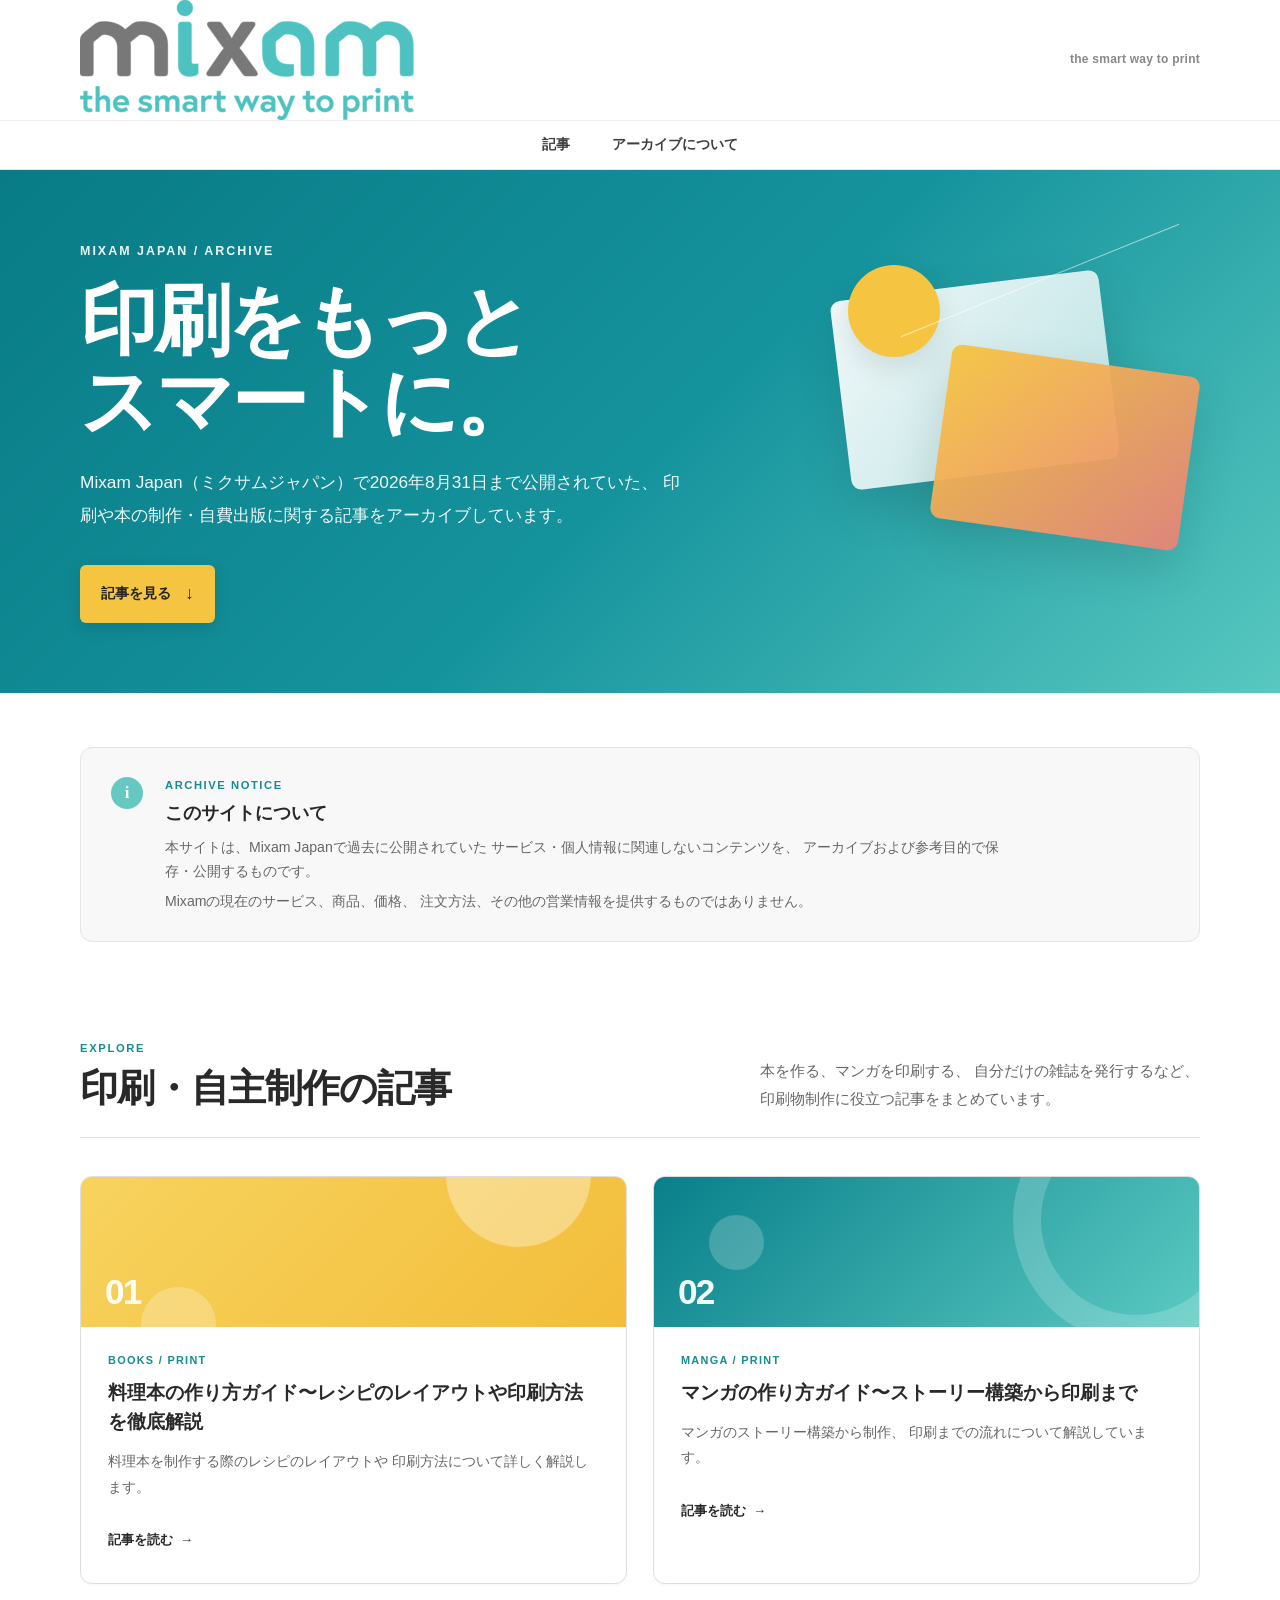
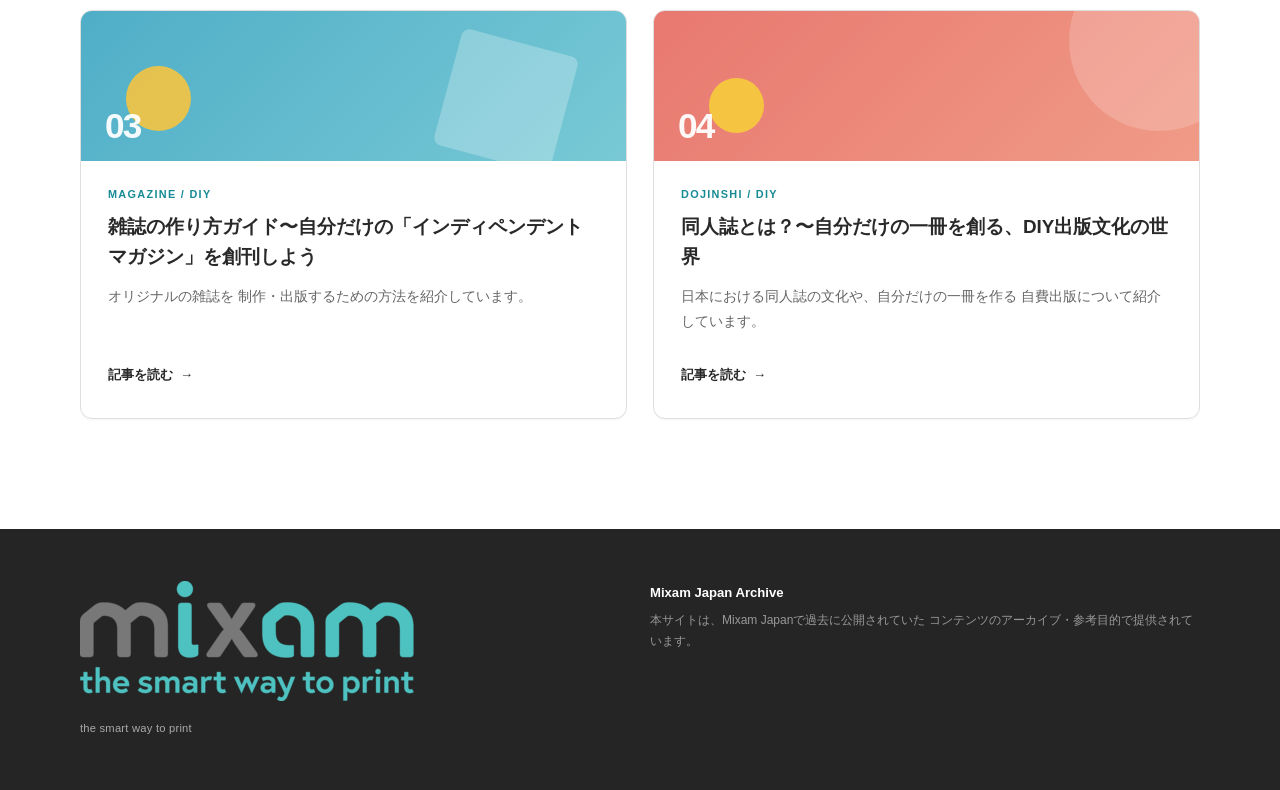
==== commit 8695b2e3: "Replace logo text with image in footer" ====
--- a/index.html
+++ b/index.html
@@ -358,8 +358,8 @@
             <div class="footer-brand">
 
                 <div class="mixam-logo footer-logo">
-                    <span class="logo-mix">mix</span><span class="logo-am">am</span>
-                </div>
+    <img src="./images/mixam-logo.png" alt="Mixam">
+</div>
 
                 <p>
                     the smart way to print
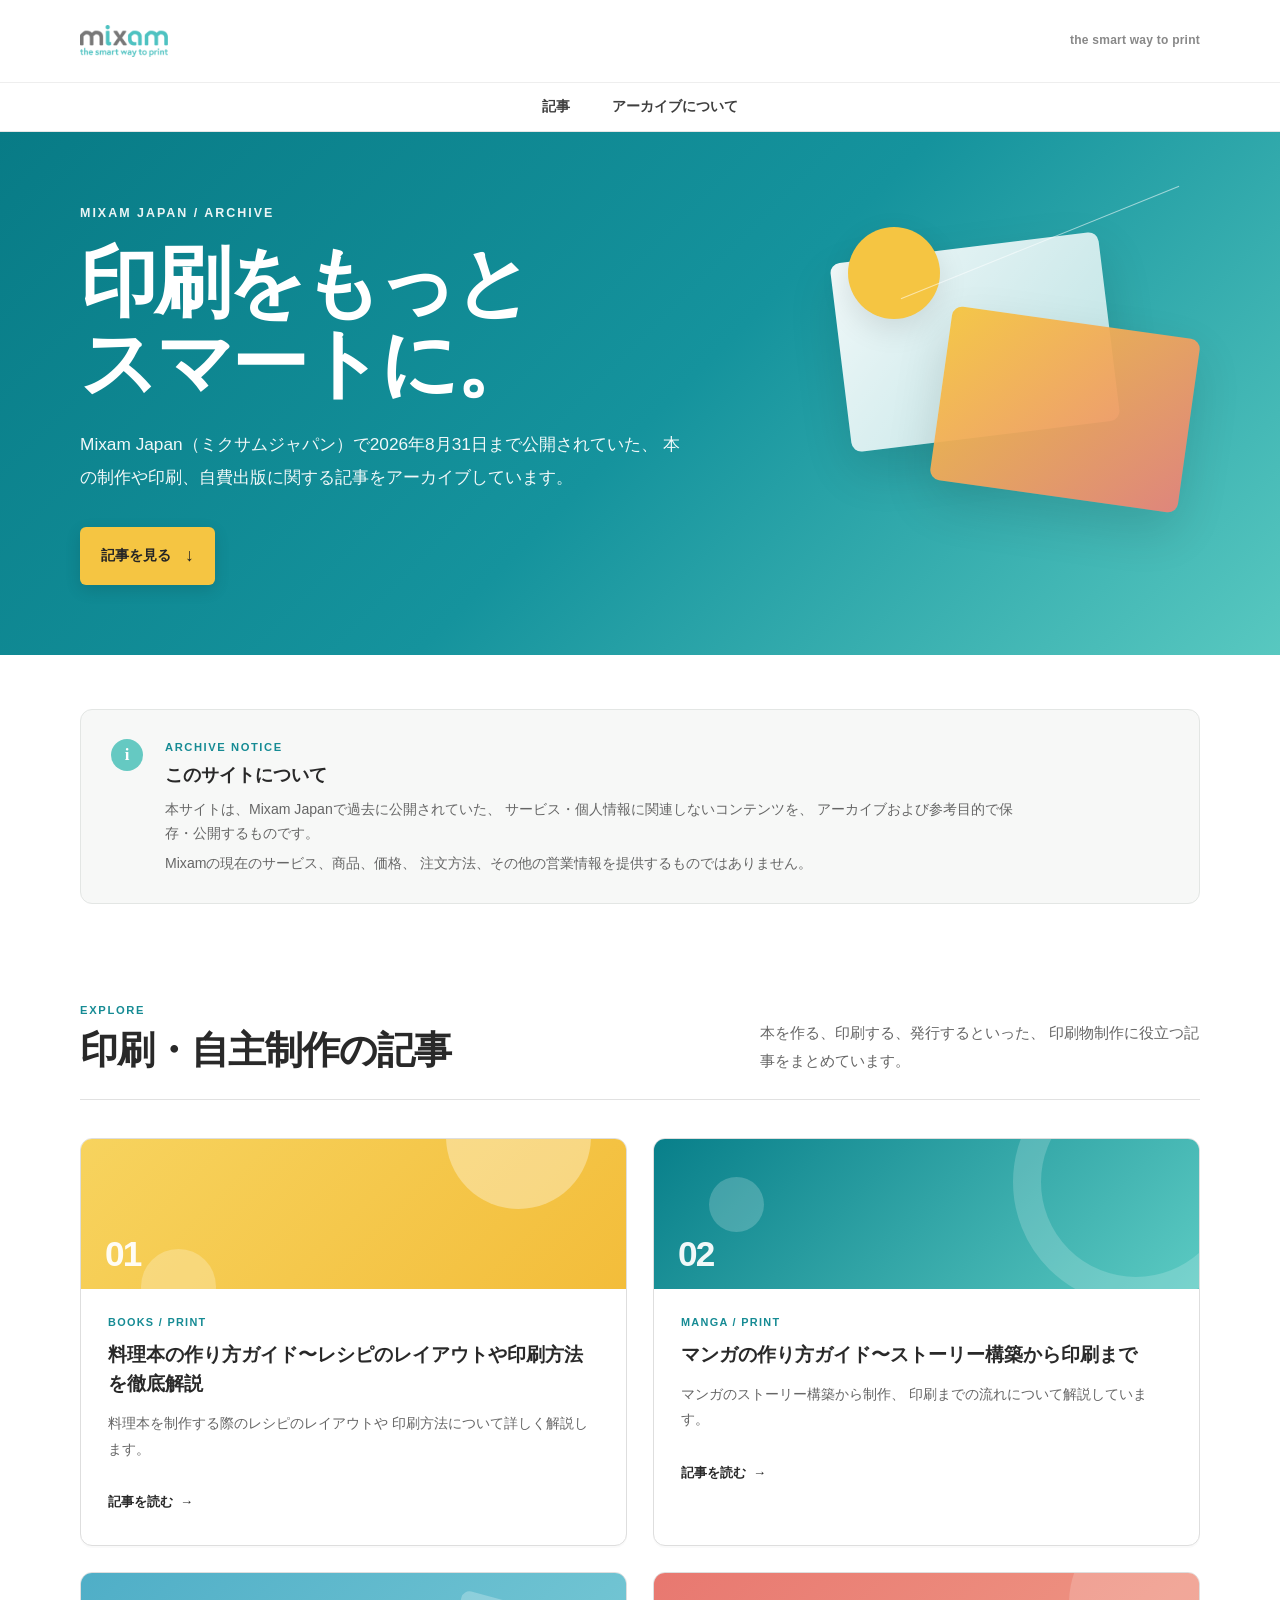
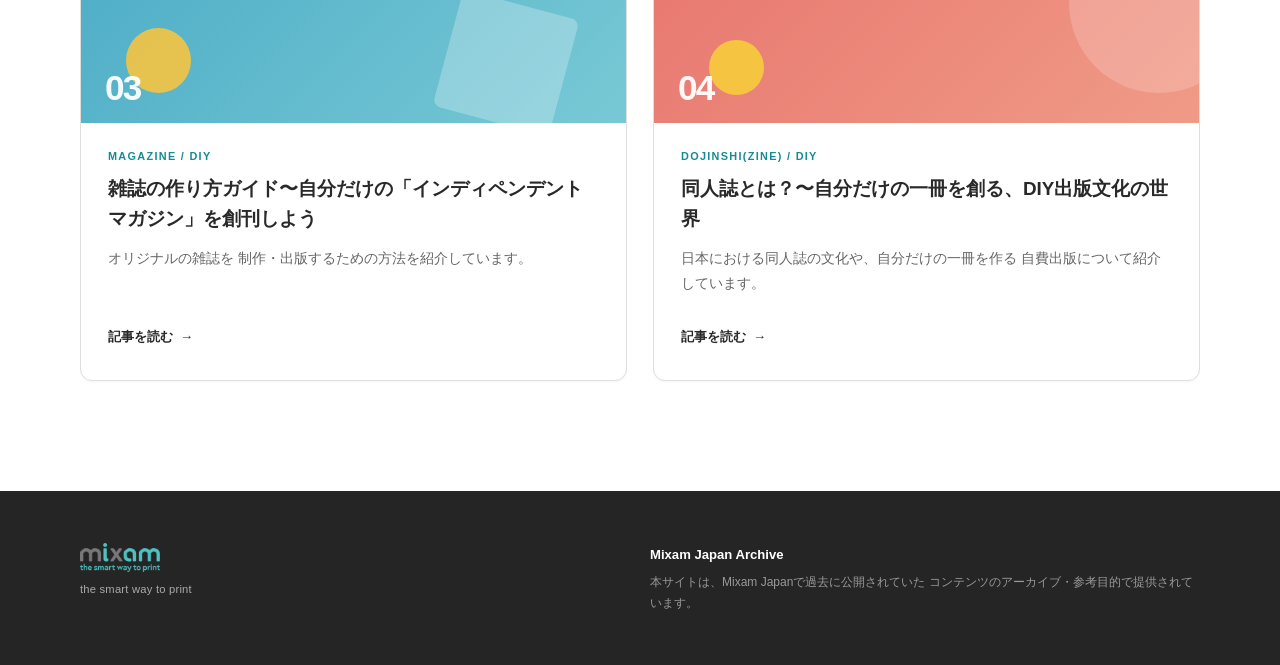
==== commit f200a9a8: "Update Japanese text for clarity and consistency" ====
--- a/index.html
+++ b/index.html
@@ -79,7 +79,7 @@
 
                     <p class="hero-description">
                         Mixam Japan（ミクサムジャパン）で2026年8月31日まで公開されていた、
-                        印刷や本の制作・自費出版に関する記事をアーカイブしています。
+                        本の制作や印刷、自費出版に関する記事をアーカイブしています。
                     </p>
 
                     <a class="hero-button" href="#articles">
@@ -128,7 +128,7 @@
                         </h2>
 
                         <p>
-                            本サイトは、Mixam Japanで過去に公開されていた
+                            本サイトは、Mixam Japanで過去に公開されていた、
                             サービス・個人情報に関連しないコンテンツを、
                             アーカイブおよび参考目的で保存・公開するものです。
                         </p>
@@ -168,8 +168,7 @@
                     </div>
 
                     <p class="section-introduction">
-                        本を作る、マンガを印刷する、
-                        自分だけの雑誌を発行するなど、
+                        本を作る、印刷する、発行するといった、
                         印刷物制作に役立つ記事をまとめています。
                     </p>
 
@@ -315,7 +314,7 @@
                             <div class="article-card-content">
 
                                 <p class="article-category">
-                                    DOJINSHI / DIY
+                                    DOJINSHI(ZINE) / DIY
                                 </p>
 
                                 <h3>
--- a/css/style.css
+++ b/css/style.css
@@ -1,6 +1,5 @@
 /* =========================================================
    Mixam Japan Archive
-   Mixam-inspired visual system
    ========================================================= */
 
 
@@ -9,7 +8,6 @@
    ========================================================= */
 
 :root {
-
     --mixam-teal: #65c9c2;
     --mixam-teal-dark: #168b94;
     --mixam-teal-deep: #087b86;
@@ -38,7 +36,6 @@
 
     --shadow-hover:
         0 16px 42px rgba(0, 0, 0, 0.13);
-
 }
 
 
@@ -120,9 +117,6 @@
     background: #ffffff;
 }
 
-
-/* Main header */
-
 .header-main {
     border-bottom: 1px solid #eeeeee;
 }
@@ -136,36 +130,62 @@
 }
 
 
-/* Mixam-style logo */
+/* =========================================================
+   LOGO
+   ========================================================= */
+
+/*
+   The logo container has a fixed physical size.
+   This prevents the source image from expanding the header.
+*/
 
 .mixam-logo {
-    display: inline-flex;
-    align-items: baseline;
-
-    color: #666666;
-
-    font-family:
-        Arial,
-        Helvetica,
-        sans-serif;
-
-    font-size: 2.45rem;
-    font-weight: 700;
-
-    line-height: 1;
-
-    letter-spacing: -0.09em;
+    display: block;
+
+    width: 110px;
+    height: 32px;
+
+    min-width: 110px;
+    max-width: 110px;
+
+    min-height: 32px;
+    max-height: 32px;
+
+    flex: 0 0 110px;
+
+    margin: 0;
+    padding: 0;
+
+    line-height: 0;
+
+    overflow: hidden;
 
     text-decoration: none;
 }
 
-.logo-mix {
-    color: #6b6b6b;
-}
-
-.logo-am {
-    color: var(--mixam-teal);
-}
+.mixam-logo img {
+    display: block;
+
+    width: 110px;
+    height: 32px;
+
+    min-width: 0;
+    max-width: 110px;
+
+    min-height: 0;
+    max-height: 32px;
+
+    margin: 0;
+    padding: 0;
+
+    object-fit: contain;
+    object-position: left center;
+}
+
+
+/* =========================================================
+   HEADER TAGLINE
+   ========================================================= */
 
 .header-tagline {
     color: #888888;
@@ -177,7 +197,9 @@
 }
 
 
-/* Navigation */
+/* =========================================================
+   NAVIGATION
+   ========================================================= */
 
 .site-nav {
     background: #ffffff;
@@ -368,7 +390,9 @@
 }
 
 
-/* Abstract Mixam-style graphic */
+/* =========================================================
+   HERO GRAPHIC
+   ========================================================= */
 
 .hero-shape {
     position: absolute;
@@ -399,8 +423,8 @@
     background:
         linear-gradient(
             135deg,
-            rgba(255,255,255,0.94),
-            rgba(255,255,255,0.68)
+            rgba(255, 255, 255, 0.94),
+            rgba(255, 255, 255, 0.68)
         );
 
     transform:
@@ -417,8 +441,8 @@
     background:
         linear-gradient(
             135deg,
-            rgba(245,197,66,0.96),
-            rgba(239,128,118,0.9)
+            rgba(245, 197, 66, 0.96),
+            rgba(239, 128, 118, 0.9)
         );
 
     transform:
@@ -484,9 +508,6 @@
     border: 1px solid #e3e6e4;
 }
 
-
-/* Info icon */
-
 .notice-icon {
     flex: 0 0 auto;
 
@@ -509,9 +530,6 @@
     font-weight: 700;
 }
 
-
-/* Notice content */
-
 .notice-content {
     max-width: 850px;
 }
@@ -558,9 +576,6 @@
 
     background: #ffffff;
 }
-
-
-/* Section heading */
 
 .section-heading {
     display: flex;
@@ -625,9 +640,6 @@
     gap: 26px;
 }
 
-
-/* Card */
-
 .article-card {
     overflow: hidden;
 
@@ -654,9 +666,6 @@
     box-shadow: var(--shadow-hover);
 }
 
-
-/* Card link */
-
 .article-card-link {
     display: block;
 
@@ -668,7 +677,9 @@
 }
 
 
-/* Card visual */
+/* =========================================================
+   ARTICLE CARD VISUALS
+   ========================================================= */
 
 .article-card-visual {
     position: relative;
@@ -703,7 +714,7 @@
     right: 35px;
     top: -75px;
 
-    background: rgba(255,255,255,0.34);
+    background: rgba(255, 255, 255, 0.34);
 }
 
 .visual-yellow::after {
@@ -713,7 +724,7 @@
     left: 60px;
     bottom: -35px;
 
-    background: rgba(255,255,255,0.24);
+    background: rgba(255, 255, 255, 0.24);
 }
 
 
@@ -733,7 +744,7 @@
     right: -60px;
     top: -80px;
 
-    border: 28px solid rgba(255,255,255,0.18);
+    border: 28px solid rgba(255, 255, 255, 0.18);
 }
 
 .visual-teal::after {
@@ -743,7 +754,7 @@
     left: 55px;
     top: 38px;
 
-    background: rgba(255,255,255,0.2);
+    background: rgba(255, 255, 255, 0.2);
 }
 
 
@@ -765,9 +776,10 @@
 
     border-radius: 8px;
 
-    background: rgba(255,255,255,0.25);
-
-    transform: rotate(15deg);
+    background: rgba(255, 255, 255, 0.25);
+
+    transform:
+        rotate(15deg);
 }
 
 .visual-blue::after {
@@ -777,7 +789,7 @@
     left: 45px;
     top: 55px;
 
-    background: rgba(245,197,66,0.9);
+    background: rgba(245, 197, 66, 0.9);
 }
 
 
@@ -797,7 +809,7 @@
     right: -50px;
     top: -60px;
 
-    background: rgba(255,255,255,0.18);
+    background: rgba(255, 255, 255, 0.18);
 }
 
 .visual-coral::after {
@@ -821,7 +833,7 @@
 
     z-index: 2;
 
-    color: rgba(255,255,255,0.94);
+    color: rgba(255, 255, 255, 0.94);
 
     font-family:
         Arial,
@@ -837,7 +849,9 @@
 }
 
 
-/* Card content */
+/* =========================================================
+   ARTICLE CARD CONTENT
+   ========================================================= */
 
 .article-card-content {
     padding: 26px 27px 29px;
@@ -877,9 +891,6 @@
     font-size: 0.9rem;
     line-height: 1.75;
 }
-
-
-/* Read more */
 
 .read-more {
     display: inline-flex;
@@ -909,7 +920,6 @@
 
 /* =========================================================
    ARTICLE PAGES
-   These classes remain available for the existing articles.
    ========================================================= */
 
 .article-page {
@@ -1056,21 +1066,22 @@
 
     border-left: 5px solid var(--mixam-teal);
 
-    border-radius: 0 var(--radius-small) var(--radius-small) 0;
+    border-radius:
+        0 var(--radius-small)
+        var(--radius-small) 0;
 }
 
 .article-content a {
     color: var(--mixam-teal-dark);
 
-    text-decoration:
-        underline;
+    text-decoration: underline;
 
     text-decoration-thickness: 1px;
     text-underline-offset: 3px;
 }
 
 
-/* Back */
+/* Back to archive */
 
 .back-to-archive {
     max-width: 800px;
@@ -1082,6 +1093,7 @@
 .back-to-archive a {
     display: inline-flex;
     align-items: center;
+
     gap: 7px;
 
     color: var(--mixam-teal-dark);
@@ -1118,12 +1130,45 @@
     gap: 50px;
 }
 
+
+/* Footer logo */
+
 .footer-brand {
     flex: 0 0 auto;
 }
 
 .footer-logo {
-    font-size: 2rem;
+    width: 100px;
+    height: 29px;
+
+    min-width: 100px;
+    max-width: 100px;
+
+    min-height: 29px;
+    max-height: 29px;
+
+    flex: 0 0 100px;
+
+    overflow: hidden;
+}
+
+.footer-logo img {
+    display: block;
+
+    width: 100px;
+    height: 29px;
+
+    min-width: 0;
+    max-width: 100px;
+
+    min-height: 0;
+    max-height: 29px;
+
+    margin: 0;
+    padding: 0;
+
+    object-fit: contain;
+    object-position: left center;
 }
 
 .footer-brand p {
@@ -1135,6 +1180,9 @@
 
     letter-spacing: 0.02em;
 }
+
+
+/* Footer note */
 
 .footer-note {
     max-width: 550px;
@@ -1172,7 +1220,7 @@
 
 
 /* =========================================================
-   RESPONSIVE
+   TABLET
    ========================================================= */
 
 @media (max-width: 850px) {
@@ -1203,11 +1251,15 @@
 
     .footer-inner {
         flex-direction: column;
+
         gap: 30px;
     }
-
-}
-
+}
+
+
+/* =========================================================
+   MOBILE
+   ========================================================= */
 
 @media (max-width: 700px) {
 
@@ -1216,20 +1268,42 @@
     }
 
 
-    /* Header */
+    /* -----------------------------------------------------
+       Header
+       ----------------------------------------------------- */
 
     .header-inner {
         min-height: 70px;
     }
 
     .mixam-logo {
-        font-size: 2.1rem;
+        width: 90px;
+        height: 27px;
+
+        min-width: 90px;
+        max-width: 90px;
+
+        min-height: 27px;
+        max-height: 27px;
+
+        flex-basis: 90px;
+    }
+
+    .mixam-logo img {
+        width: 90px;
+        height: 27px;
+
+        max-width: 90px;
+        max-height: 27px;
     }
 
     .header-tagline {
         font-size: 0.65rem;
     }
 
+
+    /* Navigation */
+
     .nav-inner {
         min-height: 44px;
 
@@ -1241,7 +1315,9 @@
     }
 
 
-    /* Hero */
+    /* -----------------------------------------------------
+       Hero
+       ----------------------------------------------------- */
 
     .hero-inner {
         min-height: auto;
@@ -1255,7 +1331,8 @@
     }
 
     .hero h1 {
-        font-size: clamp(2.7rem, 12vw, 4.1rem);
+        font-size:
+            clamp(2.7rem, 12vw, 4.1rem);
     }
 
     .hero-description {
@@ -1269,7 +1346,9 @@
     }
 
 
-    /* Notice */
+    /* -----------------------------------------------------
+       Archive notice
+       ----------------------------------------------------- */
 
     .archive-notice-section {
         padding-top: 35px;
@@ -1282,7 +1361,9 @@
     }
 
 
-    /* Articles */
+    /* -----------------------------------------------------
+       Articles
+       ----------------------------------------------------- */
 
     .articles {
         padding-top: 58px;
@@ -1316,7 +1397,9 @@
     }
 
 
-    /* Article pages */
+    /* -----------------------------------------------------
+       Article pages
+       ----------------------------------------------------- */
 
     .article-page {
         padding-top: 50px;
@@ -1328,11 +1411,33 @@
     }
 
 
-    /* Footer */
+    /* -----------------------------------------------------
+       Footer
+       ----------------------------------------------------- */
 
     .site-footer {
         padding-top: 42px;
         padding-bottom: 42px;
     }
 
-}
+    .footer-logo {
+        width: 90px;
+        height: 27px;
+
+        min-width: 90px;
+        max-width: 90px;
+
+        min-height: 27px;
+        max-height: 27px;
+
+        flex-basis: 90px;
+    }
+
+    .footer-logo img {
+        width: 90px;
+        height: 27px;
+
+        max-width: 90px;
+        max-height: 27px;
+    }
+}
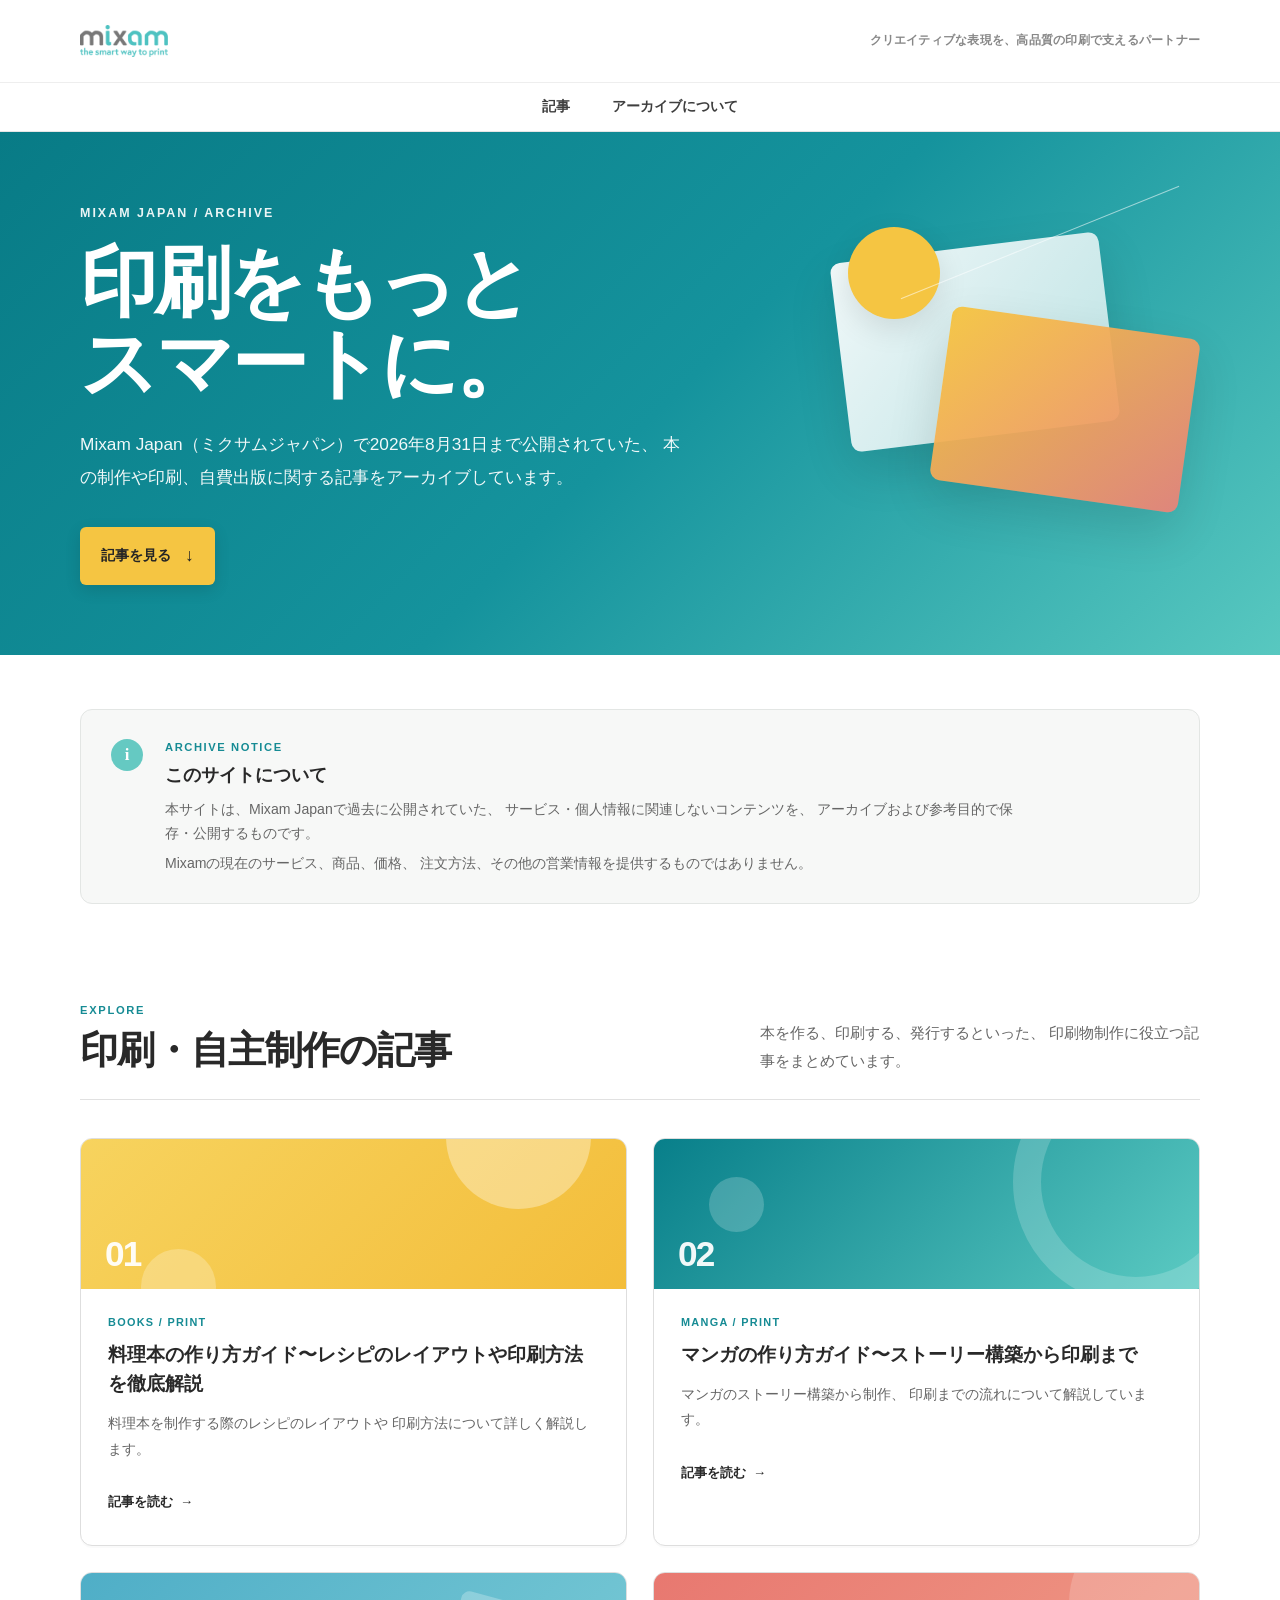
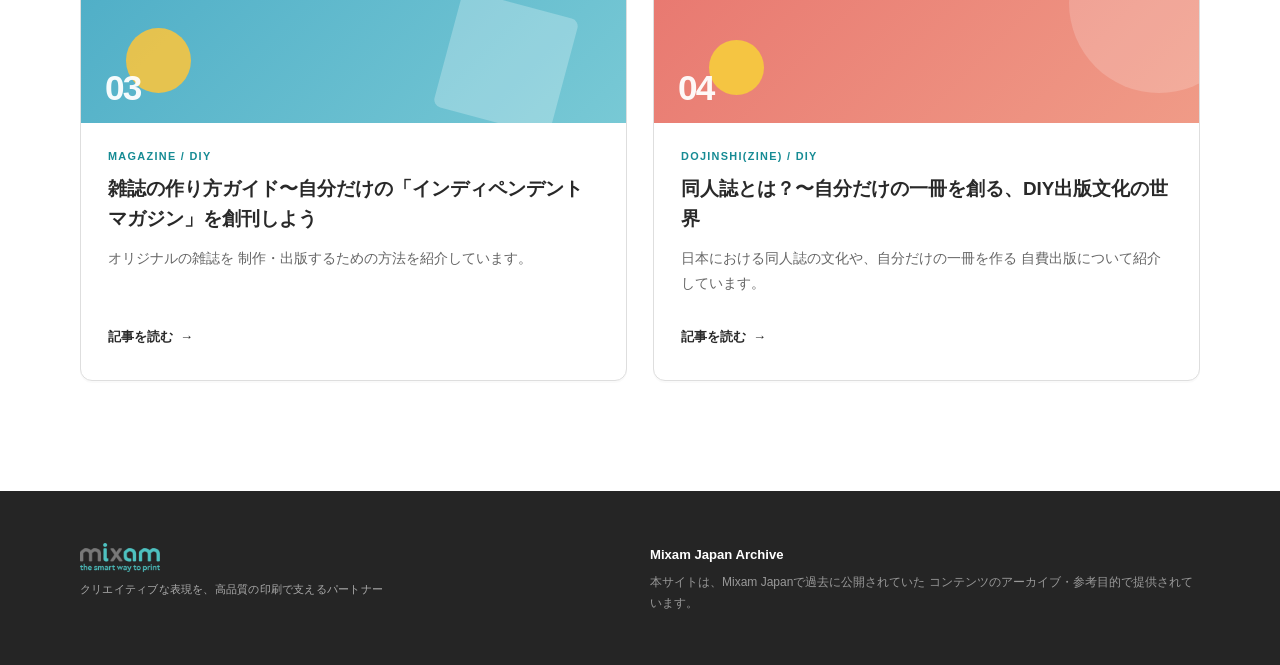
==== commit 201e1215: "Update tagline text to Japanese translation" ====
--- a/index.html
+++ b/index.html
@@ -35,7 +35,7 @@
 </a>
 
                 <div class="header-tagline">
-                    the smart way to print
+                    クリエイティブな表現を、高品質の印刷で支えるパートナー
                 </div>
 
             </div>
@@ -361,7 +361,7 @@
 </div>
 
                 <p>
-                    the smart way to print
+                    クリエイティブな表現を、高品質の印刷で支えるパートナー
                 </p>
 
             </div>
